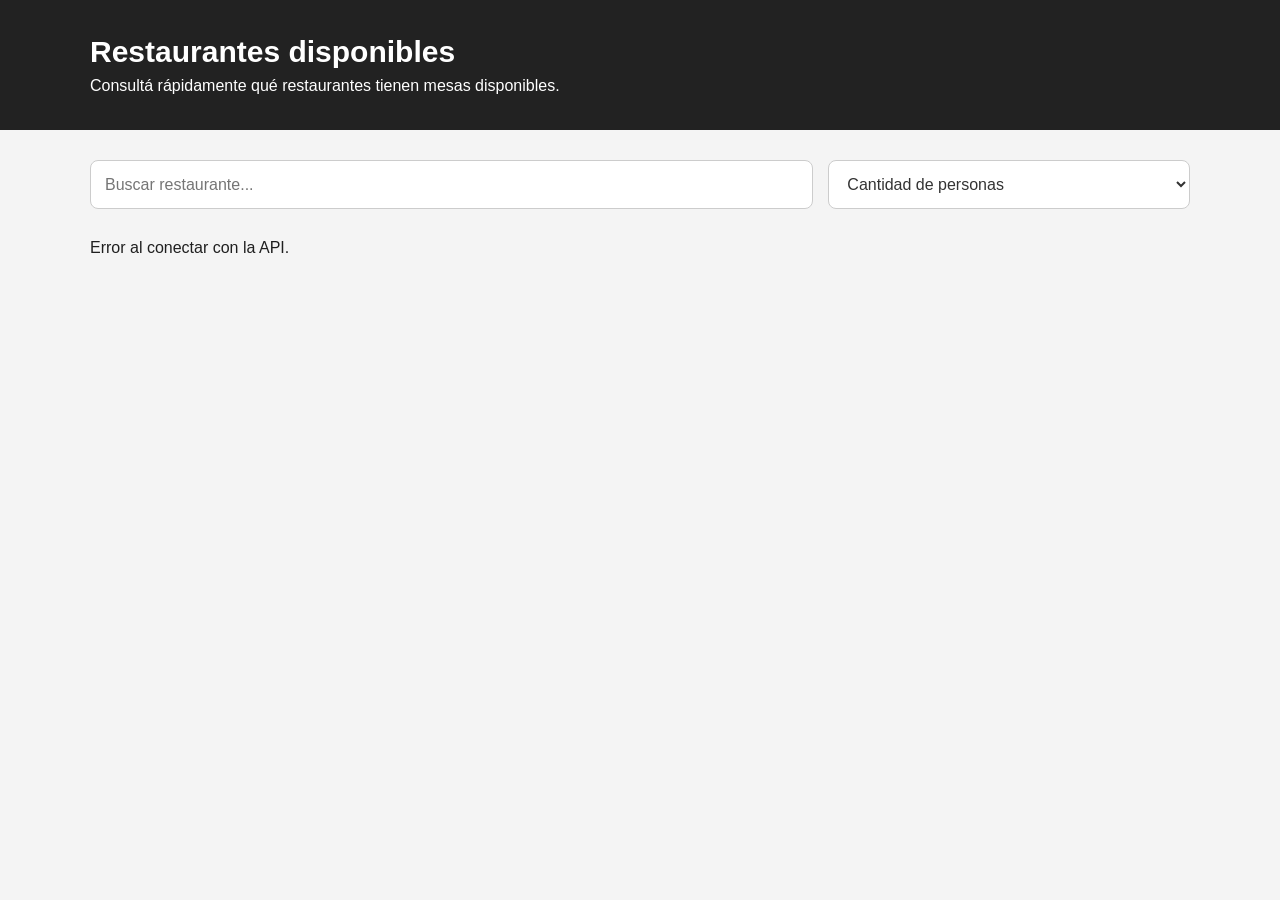
==== index.html @ 082d0bcf "Agrega frontend web de restaurantes" ====
<!DOCTYPE html>
<html lang="es">

<head>
    <meta charset="UTF-8">
    <meta name="viewport" content="width=device-width, initial-scale=1.0">

    <title>Restaurantes disponibles</title>

    <link rel="stylesheet" href="main.css">
</head>

<body>

    <header class="encabezado">
        <div class="contenedor">

            <h1>Restaurantes disponibles</h1>

            <p>
                Consultá rápidamente qué restaurantes tienen mesas disponibles.
            </p>

        </div>
    </header>

    <main class="contenedor">

        <section class="filtros">

            <input
                type="text"
                id="buscador"
                placeholder="Buscar restaurante..."
            >

            <select id="personas">
                <option value="0">Cantidad de personas</option>
                <option value="1">1 persona</option>
                <option value="2">2 personas</option>
                <option value="3">3 personas</option>
                <option value="4">4 personas</option>
                <option value="5">5 personas</option>
                <option value="6">6 personas</option>
                <option value="7">7 personas</option>
                <option value="8">8 personas</option>
            </select>

        </section>

        <section id="mensaje">
            <p>Cargando restaurantes...</p>
        </section>

        <section
            id="restaurantes"
            class="lista-restaurantes"
        >
        </section>

    </main>

    <script src="main.js"></script>

</body>

</html>
---- main.css ----
/* ==============================
   CONFIGURACIÓN GENERAL
   ============================== */

* {
    box-sizing: border-box;
    margin: 0;
    padding: 0;
}

body {
    font-family: Arial, Helvetica, sans-serif;
    background-color: #f4f4f4;
    color: #1f1f1f;
}

.contenedor {
    width: 90%;
    max-width: 1100px;
    margin: 0 auto;
}


/* ==============================
   ENCABEZADO
   ============================== */

.encabezado {
    background-color: #222;
    color: white;
    padding: 35px 0;
}

.encabezado h1 {
    font-size: 30px;
    margin-bottom: 8px;
}

.encabezado p {
    font-size: 16px;
}


/* ==============================
   FILTROS
   ============================== */

.filtros {
    display: grid;
    grid-template-columns: 2fr 1fr;
    gap: 15px;
    margin: 30px 0;
}

.filtros input,
.filtros select {
    width: 100%;
    padding: 14px;

    font-size: 16px;

    border: 1px solid #cccccc;
    border-radius: 8px;

    background-color: white;
    color: #333;

    outline: none;
}

.filtros input:focus,
.filtros select:focus {
    border-color: #555;
}


/* ==============================
   MENSAJES
   ============================== */

#mensaje {
    margin-bottom: 20px;
}

#mensaje p {
    font-size: 16px;
}


/* ==============================
   LISTA DE RESTAURANTES
   ============================== */

.lista-restaurantes {
    display: grid;
    grid-template-columns: repeat(3, 1fr);
    gap: 20px;

    margin-bottom: 40px;
}


/* ==============================
   TARJETA RESTAURANTE
   ============================== */

.restaurante {
    background-color: white;

    padding: 20px;

    border-radius: 10px;

    box-shadow: 0 2px 10px rgba(0, 0, 0, 0.10);
}

.restaurante h2 {
    font-size: 23px;
    margin-bottom: 10px;
}

.direccion {
    margin-bottom: 10px;
}

.descripcion {
    margin-bottom: 15px;
}

.estado-restaurante {
    font-weight: bold;
    margin-bottom: 15px;
}


/* ==============================
   RESUMEN
   ============================== */

.resumen {
    background-color: #f0f0f0;

    padding: 12px;

    border-radius: 8px;

    margin-bottom: 15px;
}

.resumen p {
    margin: 2px 0;
}


/* ==============================
   MESAS
   ============================== */

.mesas {
    display: flex;
    flex-direction: column;
    gap: 10px;
}

.mesa {
    background-color: white;

    padding: 12px;

    border: 1px solid #dddddd;
    border-left: 5px solid #999;

    border-radius: 7px;
}

.mesa h3 {
    margin-bottom: 8px;
    font-size: 18px;
}

.mesa p {
    margin: 2px 0;
}


/* ==============================
   ESTADOS DE LAS MESAS
   ============================== */

.mesa.disponible {
    border-left-color: green;
}

.mesa.ocupada {
    border-left-color: red;
}

.mesa.reservada {
    border-left-color: orange;
}


/* ==============================
   SIN MESAS
   ============================== */

.sin-mesas {
    color: #666;
    font-style: italic;
}


/* ==============================
   RESPONSIVE - TABLET
   ============================== */

@media (max-width: 900px) {

    .lista-restaurantes {
        grid-template-columns: repeat(2, 1fr);
    }

}


/* ==============================
   RESPONSIVE - CELULAR
   ============================== */

@media (max-width: 600px) {

    .contenedor {
        width: 92%;
    }

    .encabezado {
        text-align: center;
        padding: 25px 0;
    }

    .encabezado h1 {
        font-size: 25px;
    }

    .filtros {
        grid-template-columns: 1fr;
    }

    .lista-restaurantes {
        grid-template-columns: 1fr;
    }

    .restaurante {
        padding: 16px;
    }

}
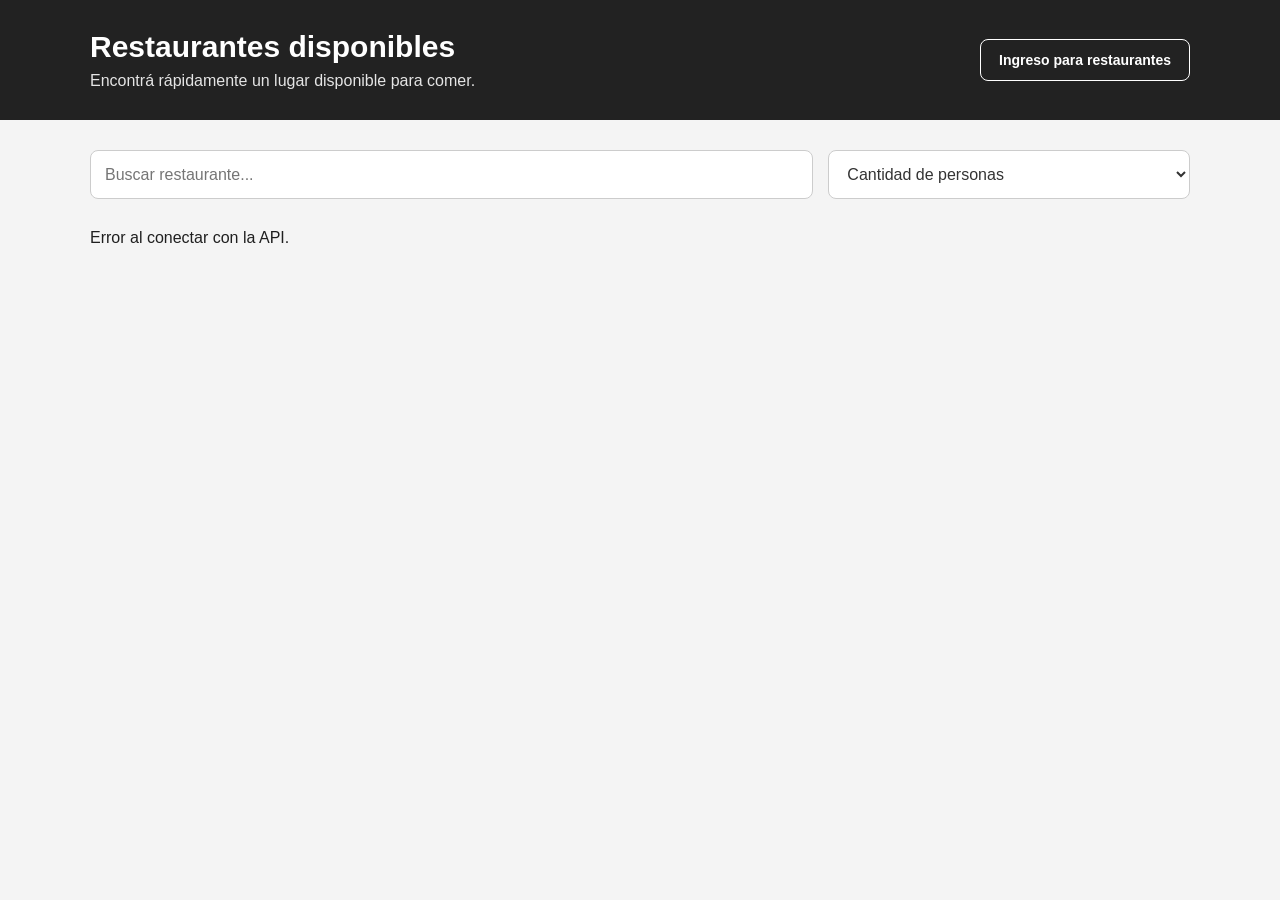
==== commit e39d1efe: "Actualiza frontend Messapi con login y panel de mesas" ====
--- a/index.html
+++ b/index.html
@@ -12,30 +12,45 @@
 
 <body>
 
+    <!-- ENCABEZADO -->
     <header class="encabezado">
-        <div class="contenedor">
 
-            <h1>Restaurantes disponibles</h1>
+        <div class="contenedor barra-superior">
 
-            <p>
-                Consultá rápidamente qué restaurantes tienen mesas disponibles.
-            </p>
+            <div class="titulo-principal">
+                <h1>Restaurantes disponibles</h1>
+
+                <p>
+                    Encontrá rápidamente un lugar disponible para comer.
+                </p>
+            </div>
+
+            <!-- Acceso exclusivo para restaurantes -->
+            <a href="login.html" class="btn-restaurante">
+                Ingreso para restaurantes
+            </a>
 
         </div>
+
     </header>
 
+
+    <!-- CONTENIDO PRINCIPAL -->
     <main class="contenedor">
 
+        <!-- FILTROS -->
         <section class="filtros">
 
-            <input
-                type="text"
-                id="buscador"
-                placeholder="Buscar restaurante..."
-            >
+            <!-- Buscar por nombre -->
+            <input type="text" id="buscador" placeholder="Buscar restaurante...">
 
+            <!-- Buscar por cantidad de personas -->
             <select id="personas">
-                <option value="0">Cantidad de personas</option>
+
+                <option value="0">
+                    Cantidad de personas
+                </option>
+
                 <option value="1">1 persona</option>
                 <option value="2">2 personas</option>
                 <option value="3">3 personas</option>
@@ -44,22 +59,29 @@
                 <option value="6">6 personas</option>
                 <option value="7">7 personas</option>
                 <option value="8">8 personas</option>
+
             </select>
 
         </section>
 
+
+        <!-- MENSAJES -->
         <section id="mensaje">
             <p>Cargando restaurantes...</p>
         </section>
 
-        <section
-            id="restaurantes"
-            class="lista-restaurantes"
-        >
+
+        <!--
+            Acá JavaScript carga automáticamente
+            los restaurantes que vienen de la API.
+        -->
+        <section id="restaurantes" class="lista-restaurantes">
         </section>
 
     </main>
 
+
+    <!-- JAVASCRIPT -->
     <script src="main.js"></script>
 
 </body>
--- a/main.css
+++ b/main.css
@@ -1,6 +1,6 @@
-/* ==============================
+/* ================================
    CONFIGURACIÓN GENERAL
-   ============================== */
+================================ */
 
 * {
     box-sizing: border-box;
@@ -21,33 +21,69 @@
 }
 
 
-/* ==============================
-   ENCABEZADO
-   ============================== */
+/* ================================
+   ENCABEZADO PÁGINA PÚBLICA
+================================ */
 
 .encabezado {
     background-color: #222;
     color: white;
-    padding: 35px 0;
-}
-
-.encabezado h1 {
+    padding: 30px 0;
+}
+
+.barra-superior {
+    display: flex;
+    justify-content: space-between;
+    align-items: center;
+    gap: 20px;
+}
+
+.titulo-principal h1 {
     font-size: 30px;
     margin-bottom: 8px;
 }
 
-.encabezado p {
+.titulo-principal p {
     font-size: 16px;
-}
-
-
-/* ==============================
-   FILTROS
-   ============================== */
+    color: #e5e5e5;
+}
+
+
+/* ================================
+   BOTÓN INGRESO RESTAURANTES
+================================ */
+
+.btn-restaurante {
+    display: inline-block;
+    padding: 12px 18px;
+
+    border: 1px solid white;
+    border-radius: 8px;
+
+    color: white;
+    text-decoration: none;
+
+    font-size: 14px;
+    font-weight: bold;
+
+    white-space: nowrap;
+    transition: 0.2s;
+}
+
+.btn-restaurante:hover {
+    background-color: white;
+    color: #222;
+}
+
+
+/* ================================
+   FILTROS PÁGINA PÚBLICA
+================================ */
 
 .filtros {
     display: grid;
     grid-template-columns: 2fr 1fr;
+
     gap: 15px;
     margin: 30px 0;
 }
@@ -74,9 +110,9 @@
 }
 
 
-/* ==============================
+/* ================================
    MENSAJES
-   ============================== */
+================================ */
 
 #mensaje {
     margin-bottom: 20px;
@@ -87,22 +123,22 @@
 }
 
 
-/* ==============================
+/* ================================
    LISTA DE RESTAURANTES
-   ============================== */
+================================ */
 
 .lista-restaurantes {
     display: grid;
     grid-template-columns: repeat(3, 1fr);
+
     gap: 20px;
-
     margin-bottom: 40px;
 }
 
 
-/* ==============================
+/* ================================
    TARJETA RESTAURANTE
-   ============================== */
+================================ */
 
 .restaurante {
     background-color: white;
@@ -133,9 +169,9 @@
 }
 
 
-/* ==============================
-   RESUMEN
-   ============================== */
+/* ================================
+   RESUMEN RESTAURANTE PÚBLICO
+================================ */
 
 .resumen {
     background-color: #f0f0f0;
@@ -152,9 +188,9 @@
 }
 
 
-/* ==============================
-   MESAS
-   ============================== */
+/* ================================
+   MESAS PÁGINA PÚBLICA
+================================ */
 
 .mesas {
     display: flex;
@@ -182,11 +218,6 @@
     margin: 2px 0;
 }
 
-
-/* ==============================
-   ESTADOS DE LAS MESAS
-   ============================== */
-
 .mesa.disponible {
     border-left-color: green;
 }
@@ -200,32 +231,880 @@
 }
 
 
-/* ==============================
-   SIN MESAS
-   ============================== */
+/* ================================
+   SIN MESAS / SIN RESULTADOS
+================================ */
 
 .sin-mesas {
     color: #666;
     font-style: italic;
 }
 
-
-/* ==============================
-   RESPONSIVE - TABLET
-   ============================== */
+.sin-resultados {
+    background-color: white;
+
+    padding: 20px;
+
+    border-radius: 8px;
+
+    text-align: center;
+    color: #666;
+
+    grid-column: 1 / -1;
+}
+
+
+/* ================================
+   LOGIN Y REGISTRO
+================================ */
+
+.pagina-login {
+    min-height: 100vh;
+    background-color: #f4f4f4;
+}
+
+.login-contenedor {
+    min-height: 100vh;
+
+    display: flex;
+    justify-content: center;
+    align-items: center;
+
+    padding: 25px;
+}
+
+.login-tarjeta {
+    width: 100%;
+    max-width: 430px;
+
+    background-color: white;
+
+    padding: 35px;
+
+    border-radius: 12px;
+
+    box-shadow: 0 3px 15px rgba(0, 0, 0, 0.12);
+}
+
+.login-tarjeta h1 {
+    font-size: 27px;
+
+    margin-bottom: 10px;
+
+    text-align: center;
+}
+
+.login-descripcion {
+    color: #666;
+
+    text-align: center;
+
+    line-height: 1.5;
+
+    margin-bottom: 25px;
+}
+
+.registro-tarjeta {
+    max-width: 500px;
+}
+
+
+/* ================================
+   CAMPOS FORMULARIOS
+================================ */
+
+.campo {
+    margin-bottom: 18px;
+}
+
+.campo label {
+    display: block;
+
+    font-weight: bold;
+
+    margin-bottom: 7px;
+}
+
+.campo input,
+.campo textarea,
+.campo select {
+    width: 100%;
+
+    padding: 13px;
+
+    border: 1px solid #ccc;
+    border-radius: 7px;
+
+    font-family: Arial, Helvetica, sans-serif;
+    font-size: 15px;
+
+    background-color: white;
+
+    outline: none;
+}
+
+.campo input:focus,
+.campo textarea:focus,
+.campo select:focus {
+    border-color: #555;
+}
+
+.campo textarea {
+    resize: vertical;
+}
+
+
+/* ================================
+   BOTÓN LOGIN / REGISTRO
+================================ */
+
+.btn-ingresar {
+    width: 100%;
+
+    padding: 13px;
+
+    background-color: #222;
+    color: white;
+
+    border: none;
+    border-radius: 7px;
+
+    font-size: 16px;
+    font-weight: bold;
+
+    cursor: pointer;
+
+    transition: 0.2s;
+}
+
+.btn-ingresar:hover {
+    background-color: #444;
+}
+
+
+/* ================================
+   ENLACES LOGIN / REGISTRO
+================================ */
+
+.registro-restaurante {
+    margin-top: 25px;
+
+    padding-top: 20px;
+
+    border-top: 1px solid #ddd;
+
+    text-align: center;
+}
+
+.registro-restaurante p {
+    margin-bottom: 8px;
+    color: #555;
+}
+
+.registro-restaurante a {
+    color: #222;
+    font-weight: bold;
+}
+
+.volver {
+    display: block;
+
+    margin-top: 25px;
+
+    text-align: center;
+
+    color: #555;
+
+    text-decoration: none;
+}
+
+.volver:hover {
+    text-decoration: underline;
+}
+
+
+/* ==========================================
+   PANEL DEL RESTAURANTE
+========================================== */
+
+.panel-encabezado {
+    background-color: #222;
+    color: white;
+
+    padding: 25px 0;
+}
+
+.panel-barra {
+    display: flex;
+    justify-content: space-between;
+    align-items: center;
+
+    gap: 20px;
+}
+
+.panel-barra h1 {
+    font-size: 28px;
+    margin-bottom: 6px;
+}
+
+.panel-barra p {
+    color: #ddd;
+}
+
+
+/* ================================
+   CERRAR SESIÓN
+================================ */
+
+.btn-salir {
+    display: inline-block;
+
+    padding: 11px 17px;
+
+    border: 1px solid white;
+    border-radius: 7px;
+
+    background-color: transparent;
+
+    color: white;
+
+    font-family: Arial, Helvetica, sans-serif;
+    font-size: 14px;
+    font-weight: bold;
+
+    white-space: nowrap;
+
+    cursor: pointer;
+
+    transition: 0.2s;
+}
+
+.btn-salir:hover {
+    background-color: white;
+    color: #222;
+}
+
+
+/* ================================
+   CONTENIDO DEL PANEL
+================================ */
+
+.panel-contenido {
+    padding-top: 30px;
+    padding-bottom: 50px;
+}
+
+
+/* ================================
+   INFORMACIÓN RESTAURANTE
+================================ */
+
+.panel-restaurante {
+    background-color: white;
+
+    padding: 25px;
+
+    border-radius: 12px;
+
+    box-shadow: 0 2px 10px rgba(0, 0, 0, 0.08);
+
+    margin-bottom: 20px;
+}
+
+.panel-restaurante-info {
+    display: flex;
+    justify-content: space-between;
+    align-items: center;
+
+    gap: 30px;
+}
+
+.panel-etiqueta {
+    color: #777;
+
+    font-size: 14px;
+
+    margin-bottom: 5px;
+}
+
+.panel-restaurante h2 {
+    font-size: 27px;
+
+    margin-bottom: 6px;
+}
+
+#direccion-restaurante {
+    color: #555;
+}
+
+
+/* ================================
+   ESTADO DEL RESTAURANTE
+================================ */
+
+.estado-local {
+    min-width: 210px;
+
+    text-align: right;
+}
+
+.estado-local>p {
+    font-size: 14px;
+
+    color: #666;
+
+    margin-bottom: 7px;
+}
+
+#estado-restaurante-panel {
+    display: block;
+
+    font-weight: bold;
+
+    margin-bottom: 10px;
+}
+
+
+/* ================================
+   BOTONES GENERALES DEL PANEL
+================================ */
+
+.btn-secundario,
+.btn-principal,
+.btn-cambiar-disponibilidad {
+    border: none;
+    border-radius: 7px;
+
+    font-family: Arial, Helvetica, sans-serif;
+    font-weight: bold;
+
+    cursor: pointer;
+
+    transition: 0.2s;
+}
+
+.btn-secundario {
+    padding: 10px 15px;
+
+    background-color: #eeeeee;
+    color: #222;
+
+    border: 1px solid #ccc;
+}
+
+.btn-secundario:hover {
+    background-color: #ddd;
+}
+
+.btn-principal {
+    padding: 12px 18px;
+
+    background-color: #222;
+    color: white;
+
+    font-size: 15px;
+}
+
+.btn-principal:hover {
+    background-color: #444;
+}
+
+.btn-secundario:disabled,
+.btn-principal:disabled,
+.btn-cambiar-disponibilidad:disabled {
+    opacity: 0.6;
+    cursor: not-allowed;
+}
+
+
+/* ================================
+   RESUMEN DEL PANEL
+================================ */
+
+.panel-resumen {
+    display: grid;
+
+    grid-template-columns: repeat(4, 1fr);
+
+    gap: 15px;
+
+    margin-bottom: 30px;
+}
+
+.resumen-caja {
+    background-color: white;
+
+    padding: 20px;
+
+    border-radius: 10px;
+
+    box-shadow: 0 2px 8px rgba(0, 0, 0, 0.07);
+}
+
+.resumen-caja span {
+    display: block;
+
+    color: #666;
+
+    font-size: 14px;
+
+    margin-bottom: 7px;
+}
+
+.resumen-caja strong {
+    font-size: 28px;
+}
+
+
+/* ==========================================
+   SECCIÓN ESTADO DE MESAS
+========================================== */
+
+.seccion-estado-mesas {
+    background-color: white;
+
+    padding: 25px;
+
+    border-radius: 12px;
+
+    box-shadow: 0 2px 10px rgba(0, 0, 0, 0.08);
+
+    margin-bottom: 25px;
+}
+
+
+/* ================================
+   TÍTULO DE MESAS
+================================ */
+
+.panel-titulo {
+    display: flex;
+
+    justify-content: space-between;
+    align-items: center;
+
+    gap: 20px;
+
+    margin-bottom: 20px;
+}
+
+.panel-titulo h2 {
+    font-size: 25px;
+
+    margin-bottom: 5px;
+}
+
+.panel-titulo p {
+    color: #666;
+}
+
+
+/* ==========================================
+   REFERENCIAS VERDE / ROJO
+========================================== */
+
+.referencias-mesas {
+    display: flex;
+
+    align-items: center;
+
+    gap: 20px;
+
+    margin-bottom: 25px;
+
+    padding-bottom: 18px;
+
+    border-bottom: 1px solid #eeeeee;
+}
+
+.referencia {
+    display: flex;
+
+    align-items: center;
+
+    gap: 7px;
+
+    color: #555;
+
+    font-size: 14px;
+}
+
+.referencia-color {
+    width: 14px;
+    height: 14px;
+
+    display: inline-block;
+
+    border-radius: 4px;
+}
+
+.referencia-color.disponible {
+    background-color: #42a846;
+}
+
+.referencia-color.no-disponible {
+    background-color: #d9534f;
+}
+
+
+/* ==========================================
+   GRILLA DE MESAS
+========================================== */
+
+.grilla-mesas {
+    display: grid;
+
+    grid-template-columns:
+        repeat(4, minmax(0, 1fr));
+
+    gap: 18px;
+
+    width: 100%;
+}
+
+.cargando-mesas,
+.sin-mesas-panel {
+    grid-column: 1 / -1;
+
+    padding: 25px;
+
+    text-align: center;
+
+    color: #666;
+}
+
+
+/* ==========================================
+   BOTÓN DE MESA
+========================================== */
+
+.boton-mesa {
+    width: 100%;
+
+    min-height: 125px;
+
+    display: flex;
+    flex-direction: column;
+
+    justify-content: center;
+    align-items: center;
+
+    gap: 8px;
+
+    padding: 20px;
+
+    border: none;
+    border-radius: 12px;
+
+    font-family: Arial, Helvetica, sans-serif;
+
+    cursor: pointer;
+
+    box-shadow:
+        0 3px 8px rgba(0, 0, 0, 0.16);
+
+    transition:
+        transform 0.15s,
+        box-shadow 0.15s,
+        filter 0.15s;
+}
+
+.boton-mesa:hover {
+    transform: translateY(-3px);
+
+    box-shadow:
+        0 6px 14px rgba(0, 0, 0, 0.20);
+
+    filter: brightness(1.04);
+}
+
+.boton-mesa:active {
+    transform: translateY(0);
+}
+
+
+/* ==========================================
+   MESA DISPONIBLE - VERDE
+========================================== */
+
+.boton-mesa.disponible {
+    background-color: #42a846;
+
+    color: white;
+}
+
+
+/* ==========================================
+   MESA NO DISPONIBLE - ROJO
+========================================== */
+
+.boton-mesa.no-disponible {
+    background-color: #d9534f;
+
+    color: white;
+}
+
+
+/* ==========================================
+   NÚMERO Y CAPACIDAD DE LA MESA
+========================================== */
+
+.numero-mesa-panel {
+    display: block;
+
+    font-size: 22px;
+
+    font-weight: bold;
+
+    text-transform: uppercase;
+}
+
+.capacidad-mesa-panel {
+    display: block;
+
+    font-size: 14px;
+
+    font-weight: normal;
+
+    opacity: 0.95;
+}
+
+
+/* ==========================================
+   FORMULARIOS DE MESA
+========================================== */
+
+.formulario-mesa {
+    background-color: white;
+
+    padding: 25px;
+
+    border-radius: 14px;
+
+    margin-bottom: 25px;
+
+    box-shadow:
+        0 4px 15px rgba(0, 0, 0, 0.08);
+}
+
+.formulario-mesa h2 {
+    margin-bottom: 20px;
+}
+
+
+/* ==========================================
+   OCULTAR
+========================================== */
+
+.oculto {
+    display: none;
+}
+
+
+/* ==========================================
+   ACCIONES AGREGAR MESA
+========================================== */
+
+.acciones-formulario {
+    display: flex;
+
+    gap: 10px;
+
+    margin-top: 20px;
+
+    flex-wrap: wrap;
+}
+
+#mensaje-mesa {
+    margin-top: 15px;
+
+    font-weight: 600;
+}
+
+
+/* ==========================================
+   CABECERA GESTIONAR MESA
+========================================== */
+
+.cabecera-gestion-mesa {
+    display: flex;
+
+    justify-content: space-between;
+    align-items: center;
+
+    gap: 20px;
+
+    margin-bottom: 20px;
+
+    padding-bottom: 15px;
+
+    border-bottom: 1px solid #eeeeee;
+}
+
+.cabecera-gestion-mesa h2 {
+    margin-bottom: 0;
+}
+
+
+/* ==========================================
+   INDICADOR DE ESTADO
+========================================== */
+
+.indicador-estado {
+    display: inline-block;
+
+    padding: 8px 14px;
+
+    border-radius: 20px;
+
+    font-size: 13px;
+
+    font-weight: bold;
+
+    white-space: nowrap;
+}
+
+.indicador-estado.disponible {
+    background-color: #e6f5e7;
+
+    color: #217525;
+
+    border: 1px solid #b9dfbb;
+}
+
+.indicador-estado.no-disponible {
+    background-color: #fde8e8;
+
+    color: #a32622;
+
+    border: 1px solid #efb8b6;
+}
+
+
+/* ==========================================
+   ESTADO ACTUAL EN GESTIÓN
+========================================== */
+
+#gestionar-estado {
+    display: inline-block;
+
+    padding: 10px 14px;
+
+    background-color: #f3f3f3;
+
+    border: 1px solid #dddddd;
+    border-radius: 7px;
+
+    font-weight: bold;
+}
+
+
+/* ==========================================
+   ACCIONES GESTIONAR MESA
+========================================== */
+
+.acciones-gestionar {
+    display: flex;
+
+    flex-wrap: wrap;
+
+    gap: 10px;
+
+    margin-top: 22px;
+}
+
+
+/* ==========================================
+   CAMBIAR ESTADO
+========================================== */
+
+.btn-cambiar-disponibilidad {
+    padding: 12px 18px;
+
+    background-color: #555;
+
+    color: white;
+
+    font-size: 15px;
+}
+
+.btn-cambiar-disponibilidad:hover {
+    background-color: #333;
+}
+
+
+/* ==========================================
+   ELIMINAR MESA
+========================================== */
+
+.btn-eliminar-gestion {
+    padding: 11px 16px;
+
+    background-color: #fff0f0;
+
+    color: #a00000;
+
+    border: 1px solid #d7b0b0;
+    border-radius: 7px;
+
+    font-family: Arial, Helvetica, sans-serif;
+
+    font-weight: bold;
+
+    cursor: pointer;
+
+    transition: 0.2s;
+}
+
+.btn-eliminar-gestion:hover {
+    background-color: #f4dada;
+}
+
+.btn-eliminar-gestion:disabled {
+    opacity: 0.6;
+
+    cursor: not-allowed;
+}
+
+
+/* ==========================================
+   MENSAJE GESTIÓN
+========================================== */
+
+#mensaje-gestion {
+    margin-top: 15px;
+
+    font-weight: 600;
+}
+
+
+/* ==========================================
+   TABLET
+========================================== */
 
 @media (max-width: 900px) {
 
     .lista-restaurantes {
-        grid-template-columns: repeat(2, 1fr);
-    }
-
-}
-
-
-/* ==============================
-   RESPONSIVE - CELULAR
-   ============================== */
+        grid-template-columns:
+            repeat(2, 1fr);
+    }
+
+    .panel-resumen {
+        grid-template-columns:
+            repeat(2, 1fr);
+    }
+
+    .grilla-mesas {
+        grid-template-columns:
+            repeat(3, minmax(0, 1fr));
+    }
+
+}
+
+
+/* ==========================================
+   CELULAR
+========================================== */
 
 @media (max-width: 600px) {
 
@@ -233,13 +1112,27 @@
         width: 92%;
     }
 
+
+    /* PÁGINA PÚBLICA */
+
     .encabezado {
+        padding: 25px 0;
+    }
+
+    .barra-superior {
+        flex-direction: column;
+
         text-align: center;
-        padding: 25px 0;
-    }
-
-    .encabezado h1 {
+    }
+
+    .titulo-principal h1 {
         font-size: 25px;
+    }
+
+    .btn-restaurante {
+        width: 100%;
+
+        text-align: center;
     }
 
     .filtros {
@@ -254,4 +1147,133 @@
         padding: 16px;
     }
 
+
+    /* LOGIN / REGISTRO */
+
+    .login-contenedor {
+        padding: 15px;
+    }
+
+    .login-tarjeta {
+        padding: 25px 20px;
+    }
+
+    .login-tarjeta h1 {
+        font-size: 24px;
+    }
+
+
+    /* PANEL */
+
+    .panel-barra {
+        flex-direction: column;
+
+        align-items: flex-start;
+    }
+
+    .btn-salir {
+        width: 100%;
+
+        text-align: center;
+    }
+
+    .panel-restaurante-info {
+        flex-direction: column;
+
+        align-items: flex-start;
+    }
+
+    .estado-local {
+        width: 100%;
+
+        text-align: left;
+    }
+
+    .panel-resumen {
+        grid-template-columns:
+            repeat(2, 1fr);
+    }
+
+    .panel-titulo {
+        flex-direction: column;
+
+        align-items: flex-start;
+    }
+
+    .panel-titulo .btn-principal {
+        width: 100%;
+    }
+
+
+    /* REFERENCIAS */
+
+    .referencias-mesas {
+        flex-wrap: wrap;
+
+        gap: 12px;
+    }
+
+
+    /* MESAS */
+
+    .grilla-mesas {
+        grid-template-columns:
+            repeat(2, minmax(0, 1fr));
+
+        gap: 12px;
+    }
+
+    .boton-mesa {
+        min-height: 105px;
+
+        padding: 15px;
+    }
+
+    .numero-mesa-panel {
+        font-size: 19px;
+    }
+
+
+    /* GESTIONAR */
+
+    .cabecera-gestion-mesa {
+        align-items: flex-start;
+
+        flex-direction: column;
+    }
+
+    .acciones-gestionar {
+        flex-direction: column;
+    }
+
+    .acciones-gestionar button {
+        width: 100%;
+    }
+
+    .acciones-formulario {
+        flex-direction: column;
+    }
+
+    .acciones-formulario button {
+        width: 100%;
+    }
+
+}
+
+
+/* ==========================================
+   CELULARES PEQUEÑOS
+========================================== */
+
+@media (max-width: 400px) {
+
+    .panel-resumen {
+        grid-template-columns: 1fr;
+    }
+
+    .grilla-mesas {
+        grid-template-columns:
+            repeat(2, minmax(0, 1fr));
+    }
+
 }
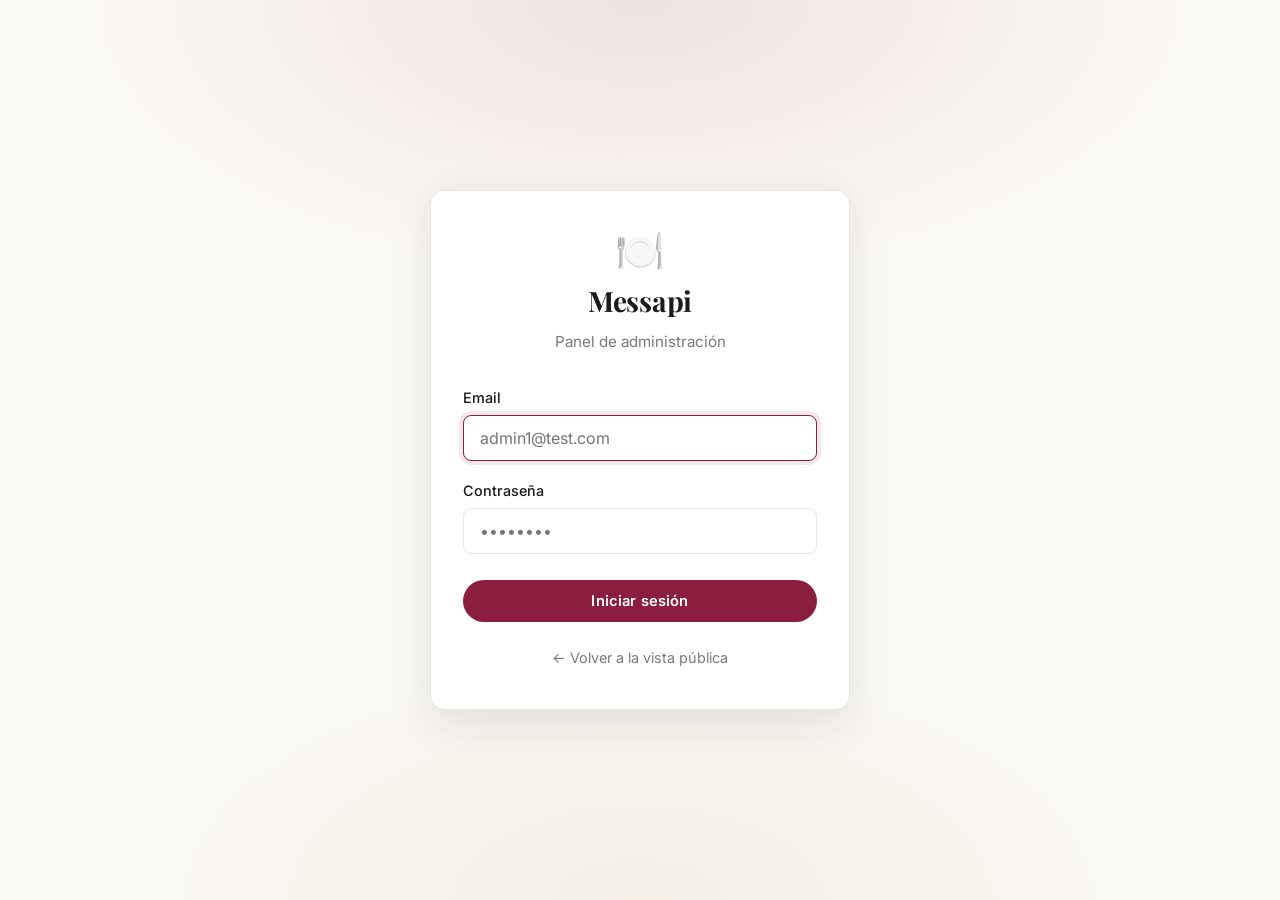
==== commit 45884c1b: "agrega: pantalla de login web manteniendo estética" ====
--- a/index.html
+++ b/index.html
@@ -1,89 +1,58 @@
 <!DOCTYPE html>
 <html lang="es">
-
 <head>
     <meta charset="UTF-8">
     <meta name="viewport" content="width=device-width, initial-scale=1.0">
+    <title>Iniciar sesión — Mesas Disponibles</title>
+    <link rel="preconnect" href="https://fonts.googleapis.com">
+    <link rel="preconnect" href="https://fonts.gstatic.com" crossorigin>
+    <link href="https://fonts.googleapis.com/css2?family=Playfair+Display:wght@600;700&family=Inter:wght@400;500;600;700&display=swap" rel="stylesheet">
+    <link rel="stylesheet" href="css/main.css">
+    <link rel="stylesheet" href="css/components.css">
+</head>
+<body class="auth-page">
 
-    <title>Restaurantes disponibles</title>
+    <main class="auth-container">
+        <div class="auth-card">
+            <div class="auth-logo">🍽️</div>
+            <h1 class="auth-title">Messapi</h1>
+            <p class="auth-subtitle">Panel de administración</p>
 
-    <link rel="stylesheet" href="main.css">
-</head>
+            <form id="login-form" novalidate>
+                <div class="form-group">
+                    <label for="email">Email</label>
+                    <input type="email" id="email" name="email" required
+                           placeholder="admin1@test.com"
+                           autocomplete="email"
+                           autofocus>
+                </div>
 
-<body>
+                <div class="form-group">
+                    <label for="password">Contraseña</label>
+                    <input type="password" id="password" name="password" required
+                           placeholder="••••••••"
+                           autocomplete="current-password">
+                </div>
 
-    <!-- ENCABEZADO -->
-    <header class="encabezado">
+                <button type="submit" class="btn btn-primary btn-block" id="login-btn">
+                    Iniciar sesión
+                </button>
 
-        <div class="contenedor barra-superior">
+                <div id="form-error" class="form-error" hidden></div>
+            </form>
 
-            <div class="titulo-principal">
-                <h1>Restaurantes disponibles</h1>
-
-                <p>
-                    Encontrá rápidamente un lugar disponible para comer.
-                </p>
-            </div>
-
-            <!-- Acceso exclusivo para restaurantes -->
-            <a href="login.html" class="btn-restaurante">
-                Ingreso para restaurantes
-            </a>
-
+            <p class="auth-footer">
+                <a href="public.html">← Volver a la vista pública</a>
+            </p>
         </div>
-
-    </header>
-
-
-    <!-- CONTENIDO PRINCIPAL -->
-    <main class="contenedor">
-
-        <!-- FILTROS -->
-        <section class="filtros">
-
-            <!-- Buscar por nombre -->
-            <input type="text" id="buscador" placeholder="Buscar restaurante...">
-
-            <!-- Buscar por cantidad de personas -->
-            <select id="personas">
-
-                <option value="0">
-                    Cantidad de personas
-                </option>
-
-                <option value="1">1 persona</option>
-                <option value="2">2 personas</option>
-                <option value="3">3 personas</option>
-                <option value="4">4 personas</option>
-                <option value="5">5 personas</option>
-                <option value="6">6 personas</option>
-                <option value="7">7 personas</option>
-                <option value="8">8 personas</option>
-
-            </select>
-
-        </section>
-
-
-        <!-- MENSAJES -->
-        <section id="mensaje">
-            <p>Cargando restaurantes...</p>
-        </section>
-
-
-        <!--
-            Acá JavaScript carga automáticamente
-            los restaurantes que vienen de la API.
-        -->
-        <section id="restaurantes" class="lista-restaurantes">
-        </section>
-
     </main>
 
-
-    <!-- JAVASCRIPT -->
-    <script src="main.js"></script>
-
+    <script src="js/config.js"></script>
+    <script src="js/utils/session.js"></script>
+    <script src="js/utils/ui.js"></script>
+    <script src="js/utils/guard.js"></script>
+    <script src="js/services/client.js"></script>
+    <script src="js/services/auth.js"></script>
+    <script src="js/pages/login.js"></script>
 </body>
-
 </html>
--- a/css/main.css
+++ b/css/main.css
@@ -0,0 +1,525 @@
+/* =========================================================
+   Reset y variables
+   ========================================================= */
+*, *::before, *::after {
+    box-sizing: border-box;
+    margin: 0;
+    padding: 0;
+}
+
+:root {
+    /* Paleta principal */
+    --wine:        #8B1E3F;
+    --wine-dark:   #6B1530;
+    --wine-light:  #F5E6EB;
+
+    --ink:         #1A1A1A;
+    --ink-soft:    #3A3A3A;
+    --muted:       #7A7A7A;
+    --muted-soft:  #A8A8A8;
+
+    --gold:        #C9A961;
+    --gold-soft:   #E5D4A8;
+
+    --cream:       #FAF8F5;
+    --surface:     #FFFFFF;
+    --border:      #EAE6E0;
+    --border-dark: #D8D2C8;
+
+    /* Estados */
+    --success:     #2E7D32;
+    --success-bg:  #E8F5E9;
+    --warning:     #E65100;
+    --warning-bg:  #FFF3E0;
+    --danger:      #C62828;
+    --danger-bg:   #FFEBEE;
+    --info:        #1565C0;
+    --info-bg:     #E3F2FD;
+    --muted-bg:    #F0F0F0;
+
+    /* Radios y sombras */
+    --radius:      14px;
+    --radius-sm:   8px;
+    --radius-full: 999px;
+
+    --shadow-sm:   0 1px 3px rgba(26, 26, 26, 0.04);
+    --shadow-md:   0 4px 14px rgba(26, 26, 26, 0.06);
+    --shadow-lg:   0 14px 40px rgba(26, 26, 26, 0.10);
+    --shadow-gold: 0 8px 30px rgba(201, 169, 97, 0.20);
+
+    /* Tipografía */
+    --font-display: 'Playfair Display', Georgia, serif;
+    --font-sans:    'Inter', -apple-system, BlinkMacSystemFont,
+                    'Segoe UI', Roboto, sans-serif;
+}
+
+html {
+    font-family: var(--font-sans);
+    color: var(--ink);
+    background: var(--cream);
+    line-height: 1.6;
+    -webkit-font-smoothing: antialiased;
+    -moz-osx-font-smoothing: grayscale;
+}
+
+body { min-height: 100vh; }
+
+a { color: var(--wine); text-decoration: none; transition: color 0.15s; }
+a:hover { color: var(--wine-dark); text-decoration: none; }
+
+.container {
+    width: 100%;
+    max-width: 1200px;
+    margin: 0 auto;
+    padding: 0 24px;
+}
+
+/* =========================================================
+   Header
+   ========================================================= */
+.app-header {
+    background: rgba(255, 255, 255, 0.95);
+    backdrop-filter: saturate(180%) blur(10px);
+    -webkit-backdrop-filter: saturate(180%) blur(10px);
+    border-bottom: 1px solid var(--border);
+    position: sticky;
+    top: 0;
+    z-index: 100;
+}
+
+.app-header__inner {
+    display: flex;
+    align-items: center;
+    justify-content: space-between;
+    height: 72px;
+}
+
+.app-header__logo {
+    display: flex;
+    align-items: center;
+    gap: 10px;
+    font-family: var(--font-display);
+    font-size: 1.25rem;
+    font-weight: 700;
+    color: var(--ink);
+    letter-spacing: -0.01em;
+}
+.app-header__logo:hover { color: var(--wine); }
+
+.logo-icon { font-size: 1.5rem; }
+.logo-text { line-height: 1; }
+
+.app-header__nav { display: flex; gap: 10px; }
+
+/* =========================================================
+   Hero
+   ========================================================= */
+.hero {
+    position: relative;
+    padding: 72px 0 56px;
+    background:
+        radial-gradient(900px 320px at 50% 0%, rgba(139, 30, 63, 0.08) 0%, transparent 70%),
+        radial-gradient(700px 240px at 80% 100%, rgba(201, 169, 97, 0.10) 0%, transparent 70%),
+        var(--cream);
+    text-align: center;
+}
+
+.hero__inner { position: relative; z-index: 1; }
+
+.hero__eyebrow {
+    display: inline-block;
+    font-size: 0.78rem;
+    font-weight: 600;
+    letter-spacing: 0.15em;
+    text-transform: uppercase;
+    color: var(--wine);
+    padding: 6px 16px;
+    background: var(--wine-light);
+    border-radius: var(--radius-full);
+    margin-bottom: 18px;
+}
+
+.hero__title {
+    font-family: var(--font-display);
+    font-size: 3rem;
+    font-weight: 700;
+    line-height: 1.1;
+    letter-spacing: -0.02em;
+    color: var(--ink);
+    margin-bottom: 14px;
+}
+
+.hero__title::after {
+    content: '';
+    display: block;
+    width: 60px;
+    height: 3px;
+    background: var(--gold);
+    margin: 18px auto 0;
+    border-radius: 2px;
+}
+
+.hero__subtitle {
+    color: var(--muted);
+    font-size: 1.08rem;
+    max-width: 560px;
+    margin: 0 auto;
+    line-height: 1.6;
+}
+
+/* =========================================================
+   Stats
+   ========================================================= */
+.stats-section {
+    margin-top: -32px;
+    margin-bottom: 40px;
+    position: relative;
+    z-index: 2;
+}
+
+.stats-grid {
+    display: grid;
+    grid-template-columns: repeat(3, 1fr);
+    gap: 16px;
+}
+
+.stat-card {
+    background: var(--surface);
+    border: 1px solid var(--border);
+    border-radius: var(--radius);
+    padding: 22px 20px;
+    box-shadow: var(--shadow-md);
+    text-align: center;
+    transition: transform 0.2s, box-shadow 0.2s;
+}
+.stat-card:hover {
+    transform: translateY(-2px);
+    box-shadow: var(--shadow-lg);
+}
+
+.stat-card__icon {
+    font-size: 1.6rem;
+    margin-bottom: 8px;
+    line-height: 1;
+}
+
+.stat-card__value {
+    font-family: var(--font-display);
+    font-size: 2rem;
+    font-weight: 700;
+    color: var(--wine);
+    line-height: 1.1;
+    margin-bottom: 4px;
+    letter-spacing: -0.02em;
+}
+
+.stat-card__value--text {
+    font-size: 1.1rem;
+    color: var(--ink);
+    white-space: nowrap;
+    overflow: hidden;
+    text-overflow: ellipsis;
+    max-width: 100%;
+    padding: 0 8px;
+}
+
+.stat-card__label {
+    font-size: 0.78rem;
+    color: var(--muted);
+    text-transform: uppercase;
+    letter-spacing: 0.08em;
+    font-weight: 600;
+}
+
+/* =========================================================
+   Toolbar
+   ========================================================= */
+.toolbar {
+    display: flex;
+    gap: 14px;
+    align-items: center;
+    margin-bottom: 28px;
+    flex-wrap: wrap;
+}
+
+.toolbar__search {
+    flex: 1 1 340px;
+    position: relative;
+    display: flex;
+    align-items: center;
+}
+
+.toolbar__search-icon {
+    position: absolute;
+    left: 18px;
+    font-size: 1rem;
+    color: var(--muted);
+    pointer-events: none;
+    transition: color 0.15s;
+}
+
+.toolbar__search input {
+    width: 100%;
+    padding: 14px 18px 14px 46px;
+    font-size: 0.95rem;
+    font-family: inherit;
+    border: 1px solid var(--border);
+    border-radius: var(--radius-full);
+    background: var(--surface);
+    color: var(--ink);
+    transition: border-color 0.15s, box-shadow 0.15s;
+    box-shadow: var(--shadow-sm);
+}
+.toolbar__search input::placeholder { color: var(--muted-soft); }
+.toolbar__search input:focus {
+    outline: none;
+    border-color: var(--wine);
+    box-shadow: 0 0 0 4px rgba(139, 30, 63, 0.10);
+}
+.toolbar__search input:focus + .toolbar__search-icon { color: var(--wine); }
+
+.toolbar__sort {
+    display: flex;
+    align-items: center;
+    gap: 10px;
+    color: var(--muted);
+    font-size: 0.9rem;
+    font-weight: 500;
+}
+
+.toolbar__sort select {
+    padding: 13px 18px;
+    font-size: 0.9rem;
+    font-family: inherit;
+    border: 1px solid var(--border);
+    border-radius: var(--radius-full);
+    background: var(--surface);
+    color: var(--ink);
+    cursor: pointer;
+    box-shadow: var(--shadow-sm);
+    transition: border-color 0.15s, box-shadow 0.15s;
+}
+.toolbar__sort select:focus {
+    outline: none;
+    border-color: var(--wine);
+    box-shadow: 0 0 0 4px rgba(139, 30, 63, 0.10);
+}
+
+/* =========================================================
+   Botones
+   ========================================================= */
+.btn {
+    display: inline-flex;
+    align-items: center;
+    justify-content: center;
+    gap: 6px;
+    padding: 11px 22px;
+    font-size: 0.92rem;
+    font-weight: 600;
+    font-family: inherit;
+    border: 1px solid transparent;
+    border-radius: var(--radius-full);
+    cursor: pointer;
+    transition: background 0.15s, border-color 0.15s,
+                color 0.15s, opacity 0.15s, transform 0.1s;
+    text-decoration: none;
+    white-space: nowrap;
+    letter-spacing: 0.01em;
+}
+.btn:disabled { opacity: 0.6; cursor: not-allowed; }
+.btn:active:not(:disabled) { transform: translateY(1px); }
+
+.btn-primary {
+    background: var(--wine);
+    color: #fff;
+}
+.btn-primary:hover:not(:disabled) { background: var(--wine-dark); }
+
+.btn-outline {
+    background: transparent;
+    border-color: var(--border-dark);
+    color: var(--ink);
+}
+.btn-outline:hover {
+    background: var(--wine);
+    border-color: var(--wine);
+    color: #fff;
+}
+
+.btn-sm { padding: 9px 18px; font-size: 0.85rem; }
+
+/* =========================================================
+   Estados
+   ========================================================= */
+.state-block {
+    text-align: center;
+    padding: 80px 20px;
+    color: var(--muted);
+    font-size: 1rem;
+}
+
+.state-block--error { color: var(--danger); }
+.state-block--error p { margin-bottom: 20px; }
+
+.empty-icon {
+    font-size: 3rem;
+    margin-bottom: 14px;
+    opacity: 0.4;
+}
+
+/* =========================================================
+   Grid
+   ========================================================= */
+.public-main { padding-bottom: 60px; }
+
+.cards-grid {
+    display: grid;
+    grid-template-columns: repeat(auto-fill, minmax(340px, 1fr));
+    gap: 24px;
+}
+
+/* =========================================================
+   Footer
+   ========================================================= */
+.app-footer {
+    margin-top: 60px;
+    padding: 32px 0;
+    border-top: 1px solid var(--border);
+    text-align: center;
+    color: var(--muted);
+    font-size: 0.88rem;
+    background: var(--surface);
+}
+
+/* =========================================================
+   Responsive
+   ========================================================= */
+@media (max-width: 720px) {
+    .hero { padding: 48px 0 40px; }
+    .hero__title { font-size: 2rem; }
+    .hero__title::after { margin-top: 14px; }
+    .hero__subtitle { font-size: 1rem; }
+
+    .stats-grid { grid-template-columns: 1fr; gap: 10px; }
+    .stats-section { margin-top: -20px; margin-bottom: 28px; }
+
+    .toolbar { flex-direction: column; align-items: stretch; }
+    .toolbar__sort { justify-content: space-between; }
+
+    .cards-grid { grid-template-columns: 1fr; }
+
+    .app-header__inner { height: 64px; }
+}
+
+/* =========================================================
+   Autenticación (login)
+   ========================================================= */
+.auth-page {
+    display: flex;
+    align-items: center;
+    justify-content: center;
+    min-height: 100vh;
+    padding: 24px;
+    background:
+        radial-gradient(800px 400px at 50% 0%, rgba(139, 30, 63, 0.10) 0%, transparent 70%),
+        radial-gradient(700px 350px at 50% 100%, rgba(201, 169, 97, 0.12) 0%, transparent 70%),
+        var(--cream);
+}
+
+.auth-container {
+    width: 100%;
+    max-width: 420px;
+}
+
+.auth-card {
+    background: var(--surface);
+    border: 1px solid var(--border);
+    border-radius: var(--radius);
+    padding: 40px 32px;
+    box-shadow: var(--shadow-lg);
+}
+
+.auth-logo {
+    text-align: center;
+    font-size: 2.5rem;
+    margin-bottom: 8px;
+    line-height: 1;
+}
+
+.auth-title {
+    font-family: var(--font-display);
+    font-size: 1.75rem;
+    font-weight: 700;
+    text-align: center;
+    color: var(--ink);
+    letter-spacing: -0.01em;
+    margin-bottom: 6px;
+}
+
+.auth-subtitle {
+    text-align: center;
+    color: var(--muted);
+    font-size: 0.95rem;
+    margin-bottom: 32px;
+}
+
+.auth-footer {
+    margin-top: 24px;
+    text-align: center;
+    font-size: 0.9rem;
+}
+
+.auth-footer a {
+    color: var(--muted);
+    transition: color 0.15s;
+}
+.auth-footer a:hover {
+    color: var(--wine);
+}
+
+/* Formularios del login */
+.auth-card .form-group {
+    margin-bottom: 18px;
+}
+
+.auth-card .form-group label {
+    display: block;
+    margin-bottom: 6px;
+    font-weight: 500;
+    font-size: 0.9rem;
+    color: var(--ink);
+}
+
+.auth-card .form-group input {
+    width: 100%;
+    padding: 12px 16px;
+    border: 1px solid var(--border);
+    border-radius: var(--radius-sm);
+    font-size: 1rem;
+    font-family: inherit;
+    background: var(--surface);
+    color: var(--ink);
+    transition: border-color 0.15s, box-shadow 0.15s;
+}
+
+.auth-card .form-group input:focus {
+    outline: none;
+    border-color: var(--wine);
+    box-shadow: 0 0 0 4px rgba(139, 30, 63, 0.10);
+}
+
+/* Mensaje de error del formulario */
+.form-error {
+    margin-top: 14px;
+    padding: 12px 14px;
+    background: var(--danger-bg);
+    border: 1px solid var(--danger);
+    border-radius: var(--radius-sm);
+    color: var(--danger);
+    font-size: 0.9rem;
+}
+
+.btn-block {
+    width: 100%;
+    margin-top: 8px;
+}
--- a/css/components.css
+++ b/css/components.css
@@ -0,0 +1,199 @@
+/* =========================================================
+   Spinner
+   ========================================================= */
+.spinner {
+    width: 42px;
+    height: 42px;
+    border: 3px solid var(--border);
+    border-top-color: var(--wine);
+    border-radius: 50%;
+    animation: spin 0.8s linear infinite;
+    margin: 0 auto 16px;
+}
+
+@keyframes spin { to { transform: rotate(360deg); } }
+
+/* =========================================================
+   Toasts
+   ========================================================= */
+.toast {
+    position: fixed;
+    top: 24px;
+    right: 24px;
+    padding: 14px 22px;
+    border-radius: var(--radius-sm);
+    color: #fff;
+    font-size: 0.9rem;
+    font-weight: 500;
+    box-shadow: var(--shadow-lg);
+    z-index: 10000;
+    animation: slideIn 0.25s ease-out;
+    max-width: 360px;
+}
+
+.toast-success { background: var(--success); }
+.toast-error   { background: var(--danger);  }
+.toast-info    { background: var(--info);    }
+
+.toast-hide {
+    opacity: 0;
+    transform: translateX(20px);
+    transition: opacity 0.3s, transform 0.3s;
+}
+
+@keyframes slideIn {
+    from { opacity: 0; transform: translateX(20px); }
+    to   { opacity: 1; transform: translateX(0);    }
+}
+
+/* =========================================================
+   Badges
+   ========================================================= */
+.badge {
+    display: inline-block;
+    padding: 5px 12px;
+    border-radius: var(--radius-full);
+    font-size: 0.7rem;
+    font-weight: 700;
+    text-transform: uppercase;
+    letter-spacing: 0.06em;
+    white-space: nowrap;
+    line-height: 1.4;
+}
+
+.badge-success { background: var(--success-bg); color: var(--success); }
+.badge-warning { background: var(--warning-bg); color: var(--warning); }
+.badge-danger  { background: var(--danger-bg);  color: var(--danger);  }
+.badge-info    { background: var(--info-bg);    color: var(--info);    }
+.badge-muted   { background: var(--muted-bg);   color: var(--muted);   }
+
+/* =========================================================
+   Card base
+   ========================================================= */
+.card {
+    background: var(--surface);
+    border-radius: var(--radius);
+    border: 1px solid var(--border);
+    padding: 0;
+    box-shadow: var(--shadow-sm);
+    transition: box-shadow 0.25s, transform 0.25s, border-color 0.25s;
+    overflow: hidden;
+    position: relative;
+    animation: fadeUp 0.4s ease-out both;
+}
+
+.card:hover {
+    box-shadow: var(--shadow-lg);
+    transform: translateY(-4px);
+    border-color: var(--border-dark);
+}
+
+@keyframes fadeUp {
+    from { opacity: 0; transform: translateY(10px); }
+    to   { opacity: 1; transform: translateY(0);    }
+}
+
+/* Borde superior decorativo (color vino) */
+.card::before {
+    content: '';
+    display: block;
+    height: 3px;
+    background: linear-gradient(90deg, var(--wine) 0%, var(--gold) 100%);
+}
+
+/* =========================================================
+   Restaurant card
+   ========================================================= */
+.restaurant-card {
+    display: flex;
+    flex-direction: column;
+    padding: 24px;
+    gap: 14px;
+}
+
+.restaurant-card__header {
+    display: flex;
+    justify-content: space-between;
+    align-items: flex-start;
+    gap: 12px;
+}
+
+.restaurant-card__name {
+    font-family: var(--font-display);
+    font-size: 1.35rem;
+    font-weight: 700;
+    line-height: 1.25;
+    color: var(--ink);
+    letter-spacing: -0.01em;
+}
+
+.restaurant-card__meta {
+    list-style: none;
+    display: flex;
+    flex-direction: column;
+    gap: 6px;
+}
+
+.restaurant-card__meta li {
+    color: var(--muted);
+    font-size: 0.9rem;
+    display: flex;
+    align-items: center;
+    gap: 8px;
+    line-height: 1.4;
+}
+
+.restaurant-card__description {
+    color: var(--ink-soft);
+    font-size: 0.94rem;
+    line-height: 1.6;
+    padding: 14px 0 0;
+    border-top: 1px dashed var(--border);
+    display: -webkit-box;
+    -webkit-line-clamp: 3;
+    -webkit-box-orient: vertical;
+    overflow: hidden;
+    font-style: italic;
+}
+
+.restaurant-card__availability {
+    margin-top: auto;
+    padding-top: 18px;
+    border-top: 1px solid var(--border);
+}
+
+.availability-number {
+    display: flex;
+    align-items: baseline;
+    gap: 8px;
+    margin-bottom: 12px;
+}
+
+.availability-number strong {
+    font-family: var(--font-display);
+    font-size: 2.1rem;
+    font-weight: 700;
+    color: var(--wine);
+    line-height: 1;
+    letter-spacing: -0.02em;
+}
+
+.availability-number span {
+    color: var(--muted);
+    font-size: 0.88rem;
+    font-weight: 500;
+}
+
+.availability-bar {
+    height: 6px;
+    background: var(--border);
+    border-radius: var(--radius-full);
+    overflow: hidden;
+}
+
+.availability-bar__fill {
+    height: 100%;
+    background: linear-gradient(90deg, var(--success) 0%, #4CAF50 100%);
+    transition: width 0.6s cubic-bezier(0.4, 0, 0.2, 1);
+    border-radius: var(--radius-full);
+}
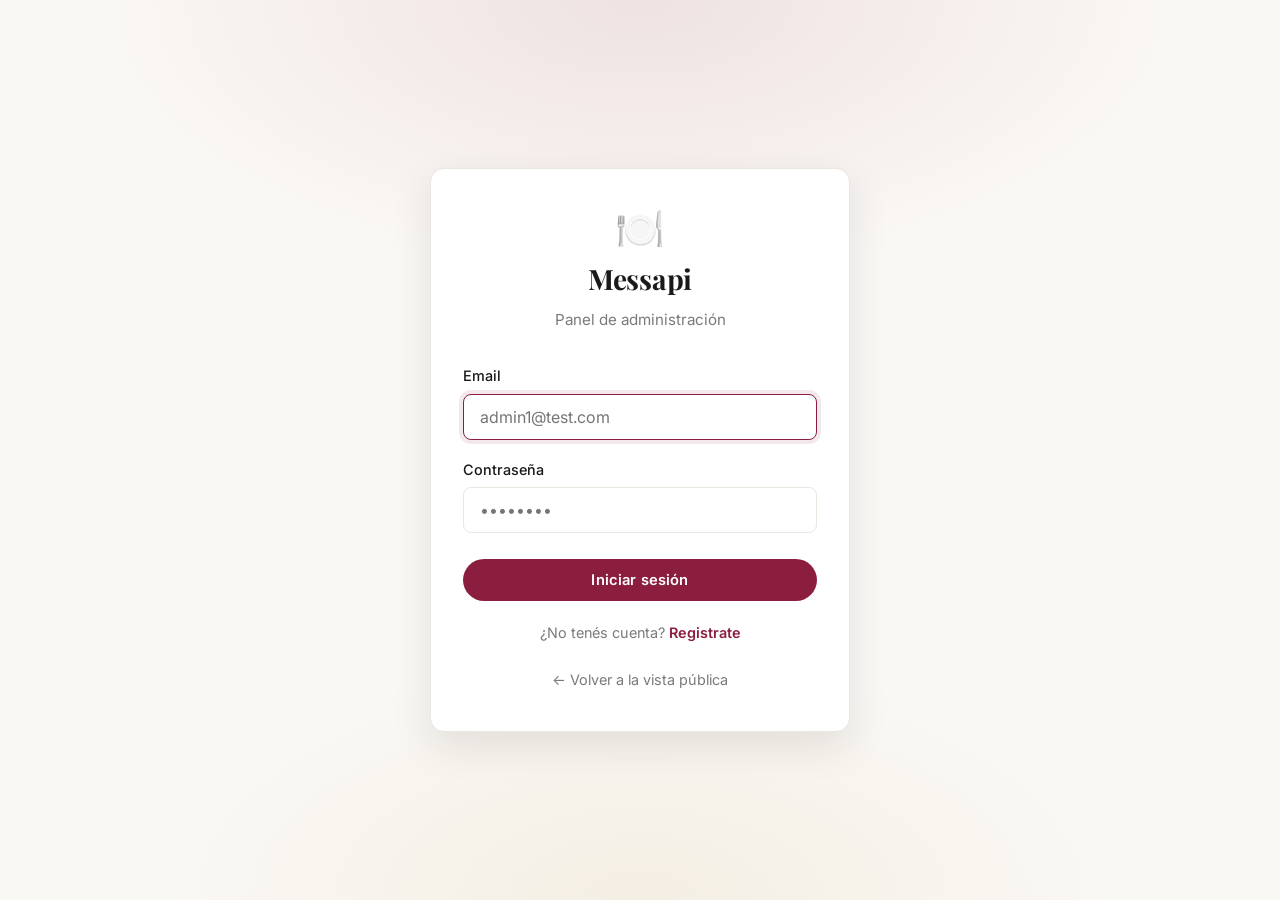
==== commit 6426dfe2: "agrega: pantalla de registro web (RF-01)" ====
--- a/index.html
+++ b/index.html
@@ -1,15 +1,19 @@
 <!DOCTYPE html>
 <html lang="es">
+
 <head>
     <meta charset="UTF-8">
     <meta name="viewport" content="width=device-width, initial-scale=1.0">
     <title>Iniciar sesión — Mesas Disponibles</title>
     <link rel="preconnect" href="https://fonts.googleapis.com">
     <link rel="preconnect" href="https://fonts.gstatic.com" crossorigin>
-    <link href="https://fonts.googleapis.com/css2?family=Playfair+Display:wght@600;700&family=Inter:wght@400;500;600;700&display=swap" rel="stylesheet">
+    <link
+        href="https://fonts.googleapis.com/css2?family=Playfair+Display:wght@600;700&family=Inter:wght@400;500;600;700&display=swap"
+        rel="stylesheet">
     <link rel="stylesheet" href="css/main.css">
     <link rel="stylesheet" href="css/components.css">
 </head>
+
 <body class="auth-page">
 
     <main class="auth-container">
@@ -21,17 +25,14 @@
             <form id="login-form" novalidate>
                 <div class="form-group">
                     <label for="email">Email</label>
-                    <input type="email" id="email" name="email" required
-                           placeholder="admin1@test.com"
-                           autocomplete="email"
-                           autofocus>
+                    <input type="email" id="email" name="email" required placeholder="admin1@test.com"
+                        autocomplete="email" autofocus>
                 </div>
 
                 <div class="form-group">
                     <label for="password">Contraseña</label>
-                    <input type="password" id="password" name="password" required
-                           placeholder="••••••••"
-                           autocomplete="current-password">
+                    <input type="password" id="password" name="password" required placeholder="••••••••"
+                        autocomplete="current-password">
                 </div>
 
                 <button type="submit" class="btn btn-primary btn-block" id="login-btn">
@@ -40,6 +41,10 @@
 
                 <div id="form-error" class="form-error" hidden></div>
             </form>
+
+            <p class="auth-switch">
+                ¿No tenés cuenta? <a href="register.html">Registrate</a>
+            </p>
 
             <p class="auth-footer">
                 <a href="public.html">← Volver a la vista pública</a>
@@ -55,4 +60,5 @@
     <script src="js/services/auth.js"></script>
     <script src="js/pages/login.js"></script>
 </body>
+
 </html>
--- a/css/main.css
+++ b/css/main.css
@@ -522,4 +522,30 @@
 .btn-block {
     width: 100%;
     margin-top: 8px;
+}
+
+/* =========================================================
+   Registro — extras
+   ========================================================= */
+.auth-switch {
+    margin-top: 20px;
+    text-align: center;
+    font-size: 0.9rem;
+    color: var(--muted);
+}
+
+.auth-switch a {
+    color: var(--wine);
+    font-weight: 600;
+}
+.auth-switch a:hover {
+    color: var(--wine-dark);
+    text-decoration: underline;
+}
+
+.form-hint {
+    display: block;
+    margin-top: 6px;
+    color: var(--muted);
+    font-size: 0.8rem;
 }
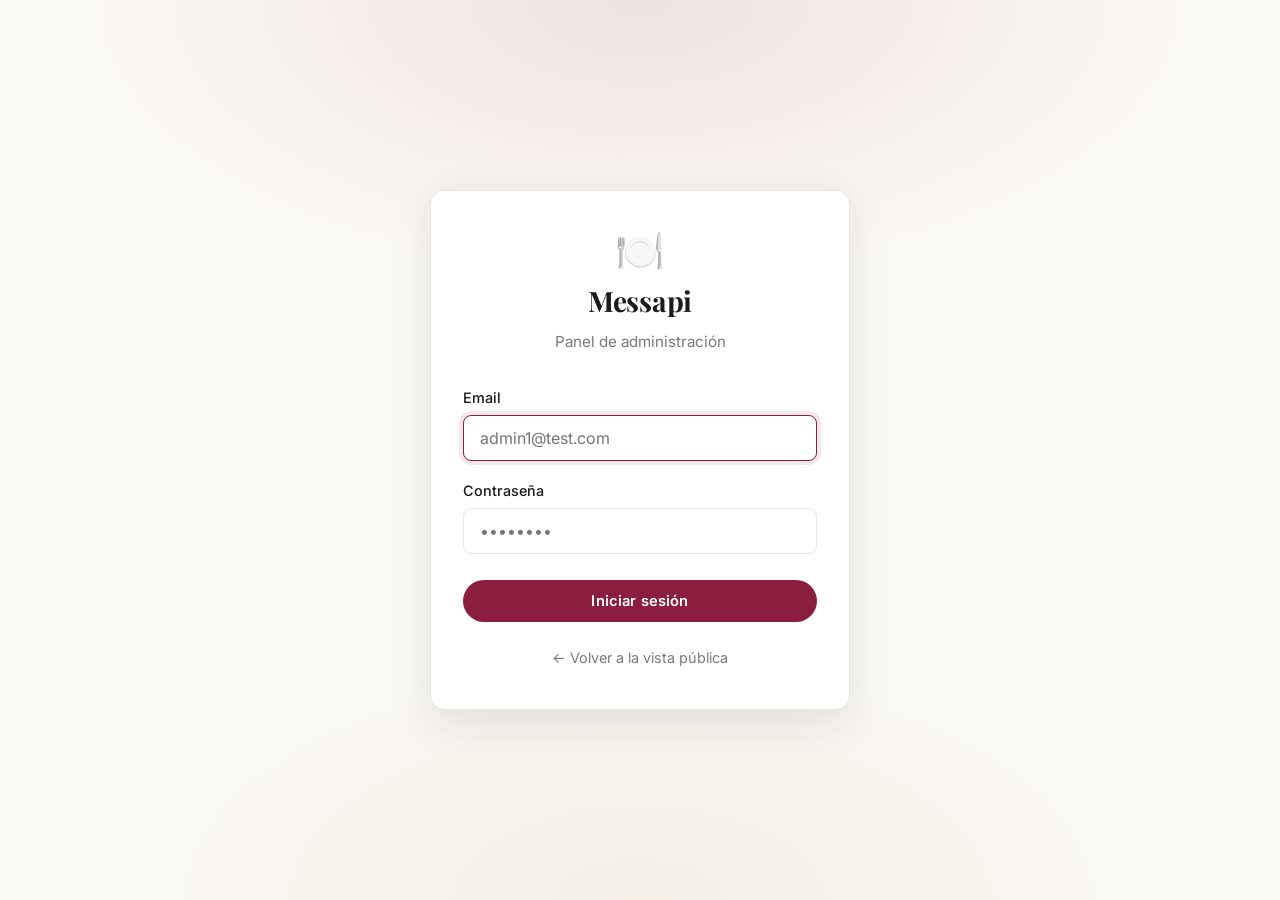
==== commit 77e9da14: "agrega: dashboard con 3 stats y edición de restaurante con numberbox" ====
--- a/index.html
+++ b/index.html
@@ -42,10 +42,6 @@
                 <div id="form-error" class="form-error" hidden></div>
             </form>
 
-            <p class="auth-switch">
-                ¿No tenés cuenta? <a href="register.html">Registrate</a>
-            </p>
-
             <p class="auth-footer">
                 <a href="public.html">← Volver a la vista pública</a>
             </p>
--- a/css/main.css
+++ b/css/main.css
@@ -548,4 +548,609 @@
     margin-top: 6px;
     color: var(--muted);
     font-size: 0.8rem;
+}
+
+/* =========================================================
+   Dashboard
+   ========================================================= */
+.dashboard-main {
+    padding-top: 48px;
+    padding-bottom: 72px;
+}
+
+/* Logo (cuadradito dorado) */
+.logo-mark {
+    display: inline-block;
+    width: 10px;
+    height: 10px;
+    background: var(--gold);
+    border-radius: 2px;
+    margin-right: 2px;
+    transform: translateY(-2px);
+}
+
+/* Header: bloque de usuario */
+.app-header__user {
+    display: flex;
+    align-items: center;
+    gap: 18px;
+}
+
+.app-header__greeting {
+    font-size: 0.92rem;
+    color: var(--muted);
+    font-weight: 500;
+}
+
+/* Hero */
+.dashboard-hero {
+    max-width: 720px;
+    margin-bottom: 44px;
+}
+
+.dashboard-hero__eyebrow {
+    display: inline-block;
+    font-size: 0.72rem;
+    font-weight: 700;
+    letter-spacing: 0.18em;
+    text-transform: uppercase;
+    color: var(--wine);
+    margin-bottom: 14px;
+}
+
+.dashboard-hero__title {
+    font-family: var(--font-display);
+    font-size: 2.4rem;
+    font-weight: 700;
+    line-height: 1.15;
+    color: var(--ink);
+    letter-spacing: -0.02em;
+    margin-bottom: 12px;
+}
+
+.dashboard-hero__subtitle {
+    color: var(--muted);
+    font-size: 1.02rem;
+    line-height: 1.6;
+}
+
+/* Stats (2 grandes) */
+.dashboard-stats {
+    display: grid;
+    grid-template-columns: repeat(2, 1fr);
+    gap: 20px;
+    margin-bottom: 16px;
+}
+
+.dashboard-stats .stat-card {
+    background: var(--surface);
+    border: 1px solid var(--border);
+    border-radius: var(--radius);
+    padding: 32px 28px;
+    text-align: left;
+    box-shadow: var(--shadow-sm);
+    transition: transform 0.2s ease, box-shadow 0.2s ease, border-color 0.2s ease;
+    position: relative;
+    overflow: hidden;
+}
+
+.dashboard-stats .stat-card::before {
+    content: '';
+    position: absolute;
+    left: 0;
+    top: 0;
+    bottom: 0;
+    width: 3px;
+    background: var(--gold);
+}
+
+.dashboard-stats .stat-card:hover {
+    transform: translateY(-3px);
+    box-shadow: var(--shadow-md);
+    border-color: var(--border-dark);
+}
+
+.dashboard-stats .stat-card__value {
+    font-family: var(--font-display);
+    font-size: 3rem;
+    font-weight: 700;
+    color: var(--wine);
+    line-height: 1;
+    letter-spacing: -0.03em;
+    margin-bottom: 12px;
+}
+
+.dashboard-stats .stat-card__label {
+    font-size: 0.75rem;
+    color: var(--muted);
+    text-transform: uppercase;
+    letter-spacing: 0.12em;
+    font-weight: 600;
+}
+
+.dashboard-total {
+    color: var(--muted);
+    font-size: 0.95rem;
+    margin-bottom: 56px;
+}
+
+/* Acciones */
+.dashboard-actions__title {
+    font-family: var(--font-display);
+    font-size: 1.4rem;
+    font-weight: 700;
+    color: var(--ink);
+    letter-spacing: -0.01em;
+    margin-bottom: 22px;
+}
+
+.action-card {
+    display: flex;
+    align-items: center;
+    gap: 20px;
+    background: var(--surface);
+    border: 1px solid var(--border);
+    border-radius: var(--radius);
+    padding: 24px 28px;
+    text-decoration: none;
+    color: inherit;
+    cursor: pointer;
+    width: 100%;
+    text-align: left;
+    font-family: inherit;
+    box-shadow: var(--shadow-sm);
+    transition: transform 0.18s ease, box-shadow 0.18s ease, border-color 0.18s ease;
+    margin-bottom: 14px;
+}
+
+.action-card:hover {
+    transform: translateY(-2px);
+    box-shadow: var(--shadow-md);
+    border-color: var(--wine);
+    text-decoration: none;
+    color: inherit;
+}
+
+.action-card:active {
+    transform: translateY(0);
+}
+
+.action-card__body {
+    flex: 1;
+    min-width: 0;
+}
+
+.action-card__title {
+    font-size: 1.05rem;
+    font-weight: 600;
+    color: var(--ink);
+    margin-bottom: 4px;
+}
+
+.action-card__text {
+    font-size: 0.9rem;
+    color: var(--muted);
+    line-height: 1.45;
+}
+
+.action-card__arrow {
+    font-size: 1.2rem;
+    color: var(--muted-soft);
+    transition: transform 0.18s ease, color 0.18s ease;
+    flex-shrink: 0;
+}
+
+.action-card:hover .action-card__arrow {
+    transform: translateX(4px);
+    color: var(--wine);
+}
+
+/* Nota multi-restaurante */
+.dashboard-note {
+    margin-top: 24px;
+    padding: 12px 16px;
+    background: var(--wine-light);
+    border-radius: var(--radius-sm);
+    color: var(--wine);
+    font-size: 0.88rem;
+    font-weight: 500;
+}
+
+/* Estado vacío */
+.empty-restaurant {
+    display: flex;
+    justify-content: center;
+    padding: 40px 0;
+}
+.empty-restaurant[hidden] {
+    display: none;
+}
+
+.empty-restaurant__card {
+    background: var(--surface);
+    border: 1px solid var(--border);
+    border-radius: var(--radius);
+    padding: 56px 40px;
+    box-shadow: var(--shadow-md);
+    text-align: center;
+    max-width: 520px;
+}
+
+.empty-restaurant__title {
+    font-family: var(--font-display);
+    font-size: 1.6rem;
+    font-weight: 700;
+    color: var(--ink);
+    margin-bottom: 12px;
+    letter-spacing: -0.01em;
+}
+
+.empty-restaurant__text {
+    color: var(--muted);
+    font-size: 1rem;
+    line-height: 1.6;
+    margin-bottom: 28px;
+}
+
+/* Modal */
+.modal-overlay {
+    position: fixed;
+    inset: 0;
+    background: rgba(26, 26, 26, 0.5);
+    display: flex;
+    align-items: center;
+    justify-content: center;
+    padding: 20px;
+    z-index: 1000;
+    animation: fadeIn 0.2s ease-out;
+}
+/* Cuando el modal tiene el atributo hidden, se oculta */
+.modal-overlay[hidden] {
+    display: none;
+}
+
+@keyframes fadeIn {
+    from { opacity: 0; }
+    to   { opacity: 1; }
+}
+
+.modal {
+    background: var(--surface);
+    border-radius: var(--radius);
+    padding: 32px;
+    max-width: 480px;
+    width: 100%;
+    box-shadow: var(--shadow-lg);
+    animation: modalIn 0.25s cubic-bezier(0.4, 0, 0.2, 1);
+    max-height: calc(100vh - 40px);
+    overflow-y: auto;
+}
+
+@keyframes modalIn {
+    from { opacity: 0; transform: translateY(12px) scale(0.98); }
+    to   { opacity: 1; transform: translateY(0) scale(1); }
+}
+
+.modal__title {
+    font-family: var(--font-display);
+    font-size: 1.5rem;
+    font-weight: 700;
+    color: var(--ink);
+    margin-bottom: 6px;
+    letter-spacing: -0.01em;
+}
+
+.modal__message {
+    color: var(--muted);
+    font-size: 0.92rem;
+    margin-bottom: 24px;
+}
+
+.modal .form-group {
+    margin-bottom: 16px;
+}
+
+.modal .form-group label {
+    display: block;
+    margin-bottom: 6px;
+    font-weight: 500;
+    font-size: 0.88rem;
+    color: var(--ink);
+}
+
+.modal .form-group input,
+.modal .form-group textarea {
+    width: 100%;
+    padding: 11px 14px;
+    border: 1px solid var(--border);
+    border-radius: var(--radius-sm);
+    font-size: 0.95rem;
+    font-family: inherit;
+    background: var(--surface);
+    color: var(--ink);
+    transition: border-color 0.15s, box-shadow 0.15s;
+    resize: vertical;
+}
+
+.modal .form-group input:focus,
+.modal .form-group textarea:focus {
+    outline: none;
+    border-color: var(--wine);
+    box-shadow: 0 0 0 4px rgba(139, 30, 63, 0.10);
+}
+
+.modal__actions {
+    display: flex;
+    gap: 10px;
+    justify-content: flex-end;
+    margin-top: 24px;
+}
+
+.modal__actions .btn {
+    min-width: 120px;
+}
+
+/* Responsive */
+@media (max-width: 720px) {
+    .dashboard-main {
+        padding-top: 32px;
+        padding-bottom: 48px;
+    }
+
+    .dashboard-hero__title {
+        font-size: 1.7rem;
+    }
+
+    .dashboard-stats {
+        grid-template-columns: 1fr;
+        gap: 12px;
+    }
+
+    .dashboard-stats .stat-card {
+        padding: 24px 22px;
+    }
+
+    .dashboard-stats .stat-card__value {
+        font-size: 2.4rem;
+    }
+
+    .app-header__greeting {
+        display: none;
+    }
+
+    .action-card {
+        padding: 20px 22px;
+    }
+
+    .empty-restaurant__card {
+        padding: 40px 24px;
+    }
+
+    .modal {
+        padding: 24px;
+    }
+}
+
+/* =========================================================
+   Editar restaurante
+   ========================================================= */
+.restaurant-main {
+    padding-top: 32px;
+    padding-bottom: 72px;
+}
+
+.back-link {
+    display: inline-block;
+    color: var(--muted);
+    font-size: 0.92rem;
+    font-weight: 500;
+    margin-bottom: 24px;
+    text-decoration: none;
+    transition: color 0.15s;
+}
+.back-link:hover {
+    color: var(--wine);
+    text-decoration: none;
+}
+
+.restaurant-hero {
+    margin-bottom: 40px;
+}
+
+.restaurant-hero__eyebrow {
+    display: inline-block;
+    font-size: 0.72rem;
+    font-weight: 700;
+    letter-spacing: 0.18em;
+    text-transform: uppercase;
+    color: var(--wine);
+    margin-bottom: 14px;
+}
+
+.restaurant-hero__title {
+    font-family: var(--font-display);
+    font-size: 2.2rem;
+    font-weight: 700;
+    line-height: 1.15;
+    color: var(--ink);
+    letter-spacing: -0.02em;
+}
+
+.restaurant-form {
+    max-width: 720px;
+}
+
+.form-section {
+    background: var(--surface);
+    border: 1px solid var(--border);
+    border-radius: var(--radius);
+    padding: 32px;
+    box-shadow: var(--shadow-sm);
+    margin-bottom: 24px;
+}
+
+.form-section__title {
+    font-family: var(--font-display);
+    font-size: 1.25rem;
+    font-weight: 700;
+    color: var(--ink);
+    margin-bottom: 6px;
+    letter-spacing: -0.01em;
+}
+
+.form-section__hint {
+    color: var(--muted);
+    font-size: 0.9rem;
+    line-height: 1.55;
+    margin-bottom: 22px;
+}
+
+.restaurant-form .form-group {
+    margin-bottom: 18px;
+}
+
+.restaurant-form .form-group:last-child {
+    margin-bottom: 0;
+}
+
+.restaurant-form .form-group label {
+    display: block;
+    margin-bottom: 6px;
+    font-weight: 500;
+    font-size: 0.9rem;
+    color: var(--ink);
+}
+
+.restaurant-form .form-group input,
+.restaurant-form .form-group textarea {
+    width: 100%;
+    padding: 11px 14px;
+    border: 1px solid var(--border);
+    border-radius: var(--radius-sm);
+    font-size: 0.95rem;
+    font-family: inherit;
+    background: var(--surface);
+    color: var(--ink);
+    transition: border-color 0.15s, box-shadow 0.15s;
+    resize: vertical;
+}
+
+.restaurant-form .form-group input:focus,
+.restaurant-form .form-group textarea:focus {
+    outline: none;
+    border-color: var(--wine);
+    box-shadow: 0 0 0 4px rgba(139, 30, 63, 0.10);
+}
+
+/* ---------- Numberbox ---------- */
+.numberbox {
+    display: inline-flex;
+    align-items: center;
+    gap: 0;
+    border: 1px solid var(--border);
+    border-radius: var(--radius-sm);
+    background: var(--surface);
+    overflow: hidden;
+    transition: border-color 0.15s, box-shadow 0.15s;
+}
+
+.numberbox:focus-within {
+    border-color: var(--wine);
+    box-shadow: 0 0 0 4px rgba(139, 30, 63, 0.10);
+}
+
+.numberbox__btn {
+    width: 48px;
+    height: 48px;
+    display: inline-flex;
+    align-items: center;
+    justify-content: center;
+    background: var(--cream);
+    border: none;
+    color: var(--ink);
+    font-size: 1.4rem;
+    font-weight: 600;
+    cursor: pointer;
+    transition: background 0.15s, color 0.15s;
+    font-family: inherit;
+    user-select: none;
+    line-height: 1;
+}
+
+.numberbox__btn:hover {
+    background: var(--wine-light);
+    color: var(--wine);
+}
+
+.numberbox__btn:active {
+    background: var(--gold-soft);
+}
+
+.numberbox__input {
+    width: 72px;
+    height: 48px;
+    border: none;
+    border-left: 1px solid var(--border);
+    border-right: 1px solid var(--border);
+    background: var(--surface);
+    color: var(--ink);
+    font-size: 1.05rem;
+    font-weight: 600;
+    text-align: center;
+    font-family: inherit;
+    outline: none;
+    -moz-appearance: textfield;
+}
+
+.numberbox__input::-webkit-outer-spin-button,
+.numberbox__input::-webkit-inner-spin-button {
+    -webkit-appearance: none;
+    margin: 0;
+}
+
+.numberbox__hint {
+    margin-top: 14px;
+    color: var(--muted);
+    font-size: 0.9rem;
+}
+
+.numberbox__hint strong {
+    color: var(--ink);
+    font-weight: 600;
+}
+
+/* ---------- Acciones del formulario ---------- */
+.form-actions {
+    display: flex;
+    gap: 12px;
+    justify-content: flex-end;
+    margin-top: 8px;
+}
+
+.form-actions .btn {
+    min-width: 140px;
+}
+
+/* ---------- Responsive ---------- */
+@media (max-width: 720px) {
+    .restaurant-main {
+        padding-top: 24px;
+        padding-bottom: 48px;
+    }
+
+    .restaurant-hero__title {
+        font-size: 1.6rem;
+    }
+
+    .form-section {
+        padding: 22px;
+    }
+
+    .form-actions {
+        flex-direction: column-reverse;
+    }
+
+    .form-actions .btn {
+        width: 100%;
+    }
 }
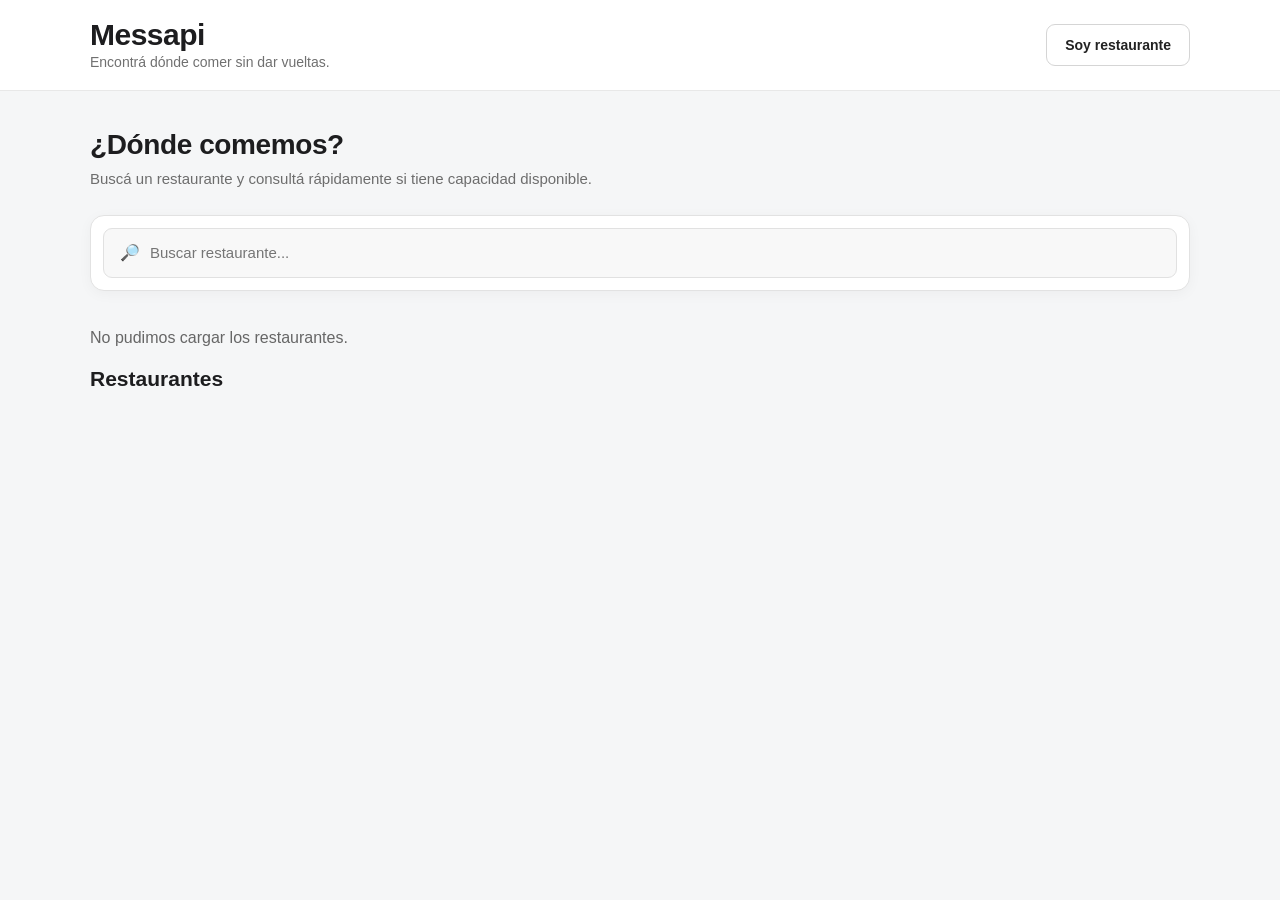
==== commit d3e03f64: "Mejoras en vista publica, panel y registro de Messapi" ====
--- a/index.html
+++ b/index.html
@@ -4,57 +4,131 @@
 <head>
     <meta charset="UTF-8">
     <meta name="viewport" content="width=device-width, initial-scale=1.0">
-    <title>Iniciar sesión — Mesas Disponibles</title>
-    <link rel="preconnect" href="https://fonts.googleapis.com">
-    <link rel="preconnect" href="https://fonts.gstatic.com" crossorigin>
-    <link
-        href="https://fonts.googleapis.com/css2?family=Playfair+Display:wght@600;700&family=Inter:wght@400;500;600;700&display=swap"
-        rel="stylesheet">
-    <link rel="stylesheet" href="css/main.css">
-    <link rel="stylesheet" href="css/components.css">
+
+    <title>Messapi | Encontrá tu restaurante</title>
+
+    <link rel="stylesheet" href="main.css">
 </head>
 
-<body class="auth-page">
+<body class="pagina-publica">
 
-    <main class="auth-container">
-        <div class="auth-card">
-            <div class="auth-logo">🍽️</div>
-            <h1 class="auth-title">Messapi</h1>
-            <p class="auth-subtitle">Panel de administración</p>
+    <!-- ==========================================
+         HEADER
+    =========================================== -->
 
-            <form id="login-form" novalidate>
-                <div class="form-group">
-                    <label for="email">Email</label>
-                    <input type="email" id="email" name="email" required placeholder="admin1@test.com"
-                        autocomplete="email" autofocus>
-                </div>
+    <header class="publico-header">
 
-                <div class="form-group">
-                    <label for="password">Contraseña</label>
-                    <input type="password" id="password" name="password" required placeholder="••••••••"
-                        autocomplete="current-password">
-                </div>
+        <div class="contenedor publico-header-contenido">
 
-                <button type="submit" class="btn btn-primary btn-block" id="login-btn">
-                    Iniciar sesión
-                </button>
+            <div class="publico-marca">
 
-                <div id="form-error" class="form-error" hidden></div>
-            </form>
+                <h1>Messapi</h1>
 
-            <p class="auth-footer">
-                <a href="public.html">← Volver a la vista pública</a>
+                <p>
+                    Encontrá dónde comer sin dar vueltas.
+                </p>
+
+            </div>
+
+            <a href="login.html" class="publico-login">
+                Soy restaurante
+            </a>
+
+        </div>
+
+    </header>
+
+
+    <!-- ==========================================
+         CONTENIDO PRINCIPAL
+    =========================================== -->
+
+    <main class="contenedor publico-contenido">
+
+
+        <!-- PRESENTACIÓN -->
+
+        <section class="publico-presentacion">
+
+            <h2>¿Dónde comemos?</h2>
+
+            <p>
+                Buscá un restaurante y consultá rápidamente
+                si tiene capacidad disponible.
             </p>
-        </div>
+
+        </section>
+
+
+        <!-- ==========================================
+             BUSCADOR
+        =========================================== -->
+
+        <section class="publico-buscador">
+
+            <div class="campo-busqueda">
+
+                <span class="icono-busqueda">
+                    🔎
+                </span>
+
+                <input type="text" id="buscador" placeholder="Buscar restaurante..." autocomplete="off">
+
+            </div>
+
+        </section>
+
+
+        <!-- ==========================================
+             MENSAJES
+        =========================================== -->
+
+        <section id="mensaje" class="publico-mensaje">
+
+            <p>
+                Cargando restaurantes...
+            </p>
+
+        </section>
+
+
+        <!-- ==========================================
+             RESULTADOS
+        =========================================== -->
+
+        <section class="publico-resultados">
+
+            <div class="publico-resultados-titulo">
+
+                <h2>
+                    Restaurantes
+                </h2>
+
+                <p id="cantidad-resultados">
+                </p>
+
+            </div>
+
+
+            <!--
+                Las tarjetas de restaurantes
+                se generan desde main.js
+            -->
+
+            <div id="restaurantes" class="publico-grid">
+            </div>
+
+        </section>
+
     </main>
 
-    <script src="js/config.js"></script>
-    <script src="js/utils/session.js"></script>
-    <script src="js/utils/ui.js"></script>
-    <script src="js/utils/guard.js"></script>
-    <script src="js/services/client.js"></script>
-    <script src="js/services/auth.js"></script>
-    <script src="js/pages/login.js"></script>
+
+    <!-- ==========================================
+         JAVASCRIPT
+    =========================================== -->
+
+    <script src="main.js"></script>
+
 </body>
 
 </html>
--- a/main.css
+++ b/main.css
@@ -0,0 +1,1311 @@
+/* ==================================================
+   MESSAPI - CONFIGURACIÓN GENERAL
+================================================== */
+
+* {
+    box-sizing: border-box;
+    margin: 0;
+    padding: 0;
+}
+
+body {
+    font-family: Arial, Helvetica, sans-serif;
+    background-color: #f4f4f4;
+    color: #1f1f1f;
+}
+
+.contenedor {
+    width: 90%;
+    max-width: 1100px;
+    margin: 0 auto;
+}
+
+.oculto {
+    display: none;
+}
+
+
+/* ==================================================
+   LOGIN Y REGISTRO
+================================================== */
+
+.pagina-login {
+    min-height: 100vh;
+    background-color: #f4f4f4;
+}
+
+.login-contenedor {
+    min-height: 100vh;
+    display: flex;
+    justify-content: center;
+    align-items: center;
+    padding: 25px;
+}
+
+.login-tarjeta {
+    width: 100%;
+    max-width: 430px;
+    background-color: white;
+    padding: 35px;
+    border-radius: 12px;
+    box-shadow: 0 3px 15px rgba(0, 0, 0, 0.12);
+}
+
+.login-tarjeta h1 {
+    font-size: 27px;
+    margin-bottom: 10px;
+    text-align: center;
+}
+
+.login-descripcion {
+    color: #666;
+    text-align: center;
+    line-height: 1.5;
+    margin-bottom: 25px;
+}
+
+.registro-tarjeta {
+    max-width: 500px;
+}
+
+
+/* ==================================================
+   CAMPOS DE FORMULARIOS
+================================================== */
+
+.campo {
+    margin-bottom: 18px;
+}
+
+.campo label {
+    display: block;
+    font-weight: bold;
+    margin-bottom: 7px;
+}
+
+.campo input,
+.campo textarea,
+.campo select {
+    width: 100%;
+    padding: 13px;
+    border: 1px solid #ccc;
+    border-radius: 7px;
+    font-family: Arial, Helvetica, sans-serif;
+    font-size: 15px;
+    background-color: white;
+    outline: none;
+}
+
+.campo input:focus,
+.campo textarea:focus,
+.campo select:focus {
+    border-color: #555;
+}
+
+.campo textarea {
+    resize: vertical;
+}
+
+
+/* ==================================================
+   BOTÓN LOGIN / REGISTRO
+================================================== */
+
+.btn-ingresar {
+    width: 100%;
+    padding: 13px;
+    background-color: #222;
+    color: white;
+    border: none;
+    border-radius: 7px;
+    font-size: 16px;
+    font-weight: bold;
+    cursor: pointer;
+    transition: 0.2s;
+}
+
+.btn-ingresar:hover {
+    background-color: #444;
+}
+
+
+/* ==================================================
+   ENLACES LOGIN / REGISTRO
+================================================== */
+
+.registro-restaurante {
+    margin-top: 25px;
+    padding-top: 20px;
+    border-top: 1px solid #ddd;
+    text-align: center;
+}
+
+.registro-restaurante p {
+    margin-bottom: 8px;
+    color: #555;
+}
+
+.registro-restaurante a {
+    color: #222;
+    font-weight: bold;
+}
+
+.volver {
+    display: block;
+    margin-top: 25px;
+    text-align: center;
+    color: #555;
+    text-decoration: none;
+}
+
+.volver:hover {
+    text-decoration: underline;
+}
+
+
+/* ==================================================
+   PANEL DEL RESTAURANTE
+================================================== */
+
+.panel-encabezado {
+    background-color: #222;
+    color: white;
+    padding: 25px 0;
+}
+
+.panel-barra {
+    display: flex;
+    justify-content: space-between;
+    align-items: center;
+    gap: 20px;
+}
+
+.panel-barra h1 {
+    font-size: 28px;
+    margin-bottom: 6px;
+}
+
+.panel-barra p {
+    color: #ddd;
+}
+
+.btn-salir {
+    display: inline-block;
+    padding: 11px 17px;
+    border: 1px solid white;
+    border-radius: 7px;
+    background-color: transparent;
+    color: white;
+    font-family: Arial, Helvetica, sans-serif;
+    font-size: 14px;
+    font-weight: bold;
+    white-space: nowrap;
+    cursor: pointer;
+    transition: 0.2s;
+}
+
+.btn-salir:hover {
+    background-color: white;
+    color: #222;
+}
+
+.panel-contenido {
+    padding-top: 30px;
+    padding-bottom: 50px;
+}
+
+
+/* ==================================================
+   INFORMACIÓN DEL RESTAURANTE - PANEL
+================================================== */
+
+.panel-restaurante {
+    background-color: white;
+    padding: 25px;
+    border-radius: 12px;
+    box-shadow: 0 2px 10px rgba(0, 0, 0, 0.08);
+    margin-bottom: 20px;
+}
+
+.panel-restaurante-info {
+    display: flex;
+    justify-content: space-between;
+    align-items: center;
+    gap: 30px;
+}
+
+.panel-etiqueta {
+    color: #777;
+    font-size: 14px;
+    margin-bottom: 5px;
+}
+
+.panel-restaurante h2 {
+    font-size: 27px;
+    margin-bottom: 6px;
+}
+
+#direccion-restaurante {
+    color: #555;
+}
+
+
+/* ==================================================
+   ESTADO DEL RESTAURANTE - PANEL
+================================================== */
+
+.estado-local {
+    min-width: 210px;
+    text-align: right;
+}
+
+.estado-local>p {
+    font-size: 14px;
+    color: #666;
+    margin-bottom: 7px;
+}
+
+#estado-restaurante-panel {
+    display: block;
+    font-weight: bold;
+    margin-bottom: 10px;
+}
+
+
+/* ==================================================
+   BOTONES GENERALES DEL PANEL
+================================================== */
+
+.btn-secundario,
+.btn-principal,
+.btn-cambiar-disponibilidad {
+    border: none;
+    border-radius: 7px;
+    font-family: Arial, Helvetica, sans-serif;
+    font-weight: bold;
+    cursor: pointer;
+    transition: 0.2s;
+}
+
+.btn-secundario {
+    padding: 10px 15px;
+    background-color: #eeeeee;
+    color: #222;
+    border: 1px solid #ccc;
+}
+
+.btn-secundario:hover {
+    background-color: #ddd;
+}
+
+.btn-principal {
+    padding: 12px 18px;
+    background-color: #222;
+    color: white;
+    font-size: 15px;
+}
+
+.btn-principal:hover {
+    background-color: #444;
+}
+
+.btn-secundario:disabled,
+.btn-principal:disabled,
+.btn-cambiar-disponibilidad:disabled {
+    opacity: 0.6;
+    cursor: not-allowed;
+}
+
+
+/* ==================================================
+   RESUMEN DEL PANEL
+================================================== */
+
+.panel-resumen {
+    display: grid;
+    grid-template-columns: repeat(3, 1fr);
+    gap: 15px;
+    margin-bottom: 30px;
+}
+
+.resumen-caja {
+    background-color: white;
+    padding: 20px;
+    border-radius: 10px;
+    box-shadow: 0 2px 8px rgba(0, 0, 0, 0.07);
+}
+
+.resumen-caja span {
+    display: block;
+    color: #666;
+    font-size: 14px;
+    margin-bottom: 7px;
+}
+
+.resumen-caja strong {
+    font-size: 28px;
+}
+
+
+/* ==================================================
+   SECCIÓN ESTADO DE MESAS
+================================================== */
+
+.seccion-estado-mesas {
+    background-color: white;
+    padding: 25px;
+    border-radius: 12px;
+    box-shadow: 0 2px 10px rgba(0, 0, 0, 0.08);
+    margin-bottom: 25px;
+}
+
+.panel-titulo {
+    display: flex;
+    justify-content: space-between;
+    align-items: center;
+    gap: 20px;
+    margin-bottom: 20px;
+}
+
+.panel-titulo h2 {
+    font-size: 25px;
+    margin-bottom: 5px;
+}
+
+.panel-titulo p {
+    color: #666;
+}
+
+
+/* ==================================================
+   REFERENCIAS DE MESAS
+================================================== */
+
+.referencias-mesas {
+    display: flex;
+    align-items: center;
+    gap: 20px;
+    margin-bottom: 25px;
+    padding-bottom: 18px;
+    border-bottom: 1px solid #eeeeee;
+}
+
+.referencia {
+    display: flex;
+    align-items: center;
+    gap: 7px;
+    color: #555;
+    font-size: 14px;
+}
+
+.referencia-color {
+    width: 14px;
+    height: 14px;
+    display: inline-block;
+    border-radius: 4px;
+}
+
+.referencia-color.disponible {
+    background-color: #42a846;
+}
+
+.referencia-color.no-disponible {
+    background-color: #d9534f;
+}
+
+
+/* ==================================================
+   GRILLA DE MESAS
+================================================== */
+
+.grilla-mesas {
+    display: grid;
+    grid-template-columns: repeat(4, minmax(0, 1fr));
+    gap: 18px;
+    width: 100%;
+}
+
+.cargando-mesas,
+.sin-mesas-panel {
+    grid-column: 1 / -1;
+    padding: 25px;
+    text-align: center;
+    color: #666;
+}
+
+
+/* ==================================================
+   BOTONES DE MESAS
+================================================== */
+
+.boton-mesa {
+    width: 100%;
+    min-height: 125px;
+    display: flex;
+    flex-direction: column;
+    justify-content: center;
+    align-items: center;
+    gap: 8px;
+    padding: 20px;
+    border: none;
+    border-radius: 12px;
+    font-family: Arial, Helvetica, sans-serif;
+    cursor: pointer;
+    box-shadow: 0 3px 8px rgba(0, 0, 0, 0.16);
+    transition:
+        transform 0.15s,
+        box-shadow 0.15s,
+        filter 0.15s;
+}
+
+.boton-mesa:hover {
+    transform: translateY(-3px);
+    box-shadow: 0 6px 14px rgba(0, 0, 0, 0.20);
+    filter: brightness(1.04);
+}
+
+.boton-mesa:active {
+    transform: translateY(0);
+}
+
+.boton-mesa.disponible {
+    background-color: #8cfca4;
+    color: #1f1f1f;
+}
+
+.boton-mesa.no-disponible {
+    background-color: #ff6961;
+    color: #ffffff;
+}
+
+
+.numero-mesa-panel {
+    display: block;
+    font-size: 22px;
+    font-weight: bold;
+    text-transform: uppercase;
+}
+
+.capacidad-mesa-panel {
+    display: block;
+    font-size: 14px;
+    font-weight: normal;
+    opacity: 0.95;
+}
+
+
+/* ==================================================
+   FORMULARIOS DE MESA
+================================================== */
+
+.formulario-mesa {
+    background-color: white;
+    padding: 25px;
+    border-radius: 14px;
+    margin-bottom: 25px;
+    box-shadow: 0 4px 15px rgba(0, 0, 0, 0.08);
+}
+
+.formulario-mesa h2 {
+    margin-bottom: 20px;
+}
+
+.acciones-formulario {
+    display: flex;
+    gap: 10px;
+    margin-top: 20px;
+    flex-wrap: wrap;
+}
+
+#mensaje-mesa {
+    margin-top: 15px;
+    font-weight: 600;
+}
+
+
+/* ==================================================
+   GESTIONAR MESA
+================================================== */
+
+.cabecera-gestion-mesa {
+    display: flex;
+    justify-content: space-between;
+    align-items: center;
+    gap: 20px;
+    margin-bottom: 20px;
+    padding-bottom: 15px;
+    border-bottom: 1px solid #eeeeee;
+}
+
+.cabecera-gestion-mesa h2 {
+    margin-bottom: 0;
+}
+
+.indicador-estado {
+    display: inline-block;
+    padding: 8px 14px;
+    border-radius: 20px;
+    font-size: 13px;
+    font-weight: bold;
+    white-space: nowrap;
+}
+
+.indicador-estado.disponible {
+    background-color: #e6f5e7;
+    color: #217525;
+    border: 1px solid #b9dfbb;
+}
+
+.indicador-estado.no-disponible {
+    background-color: #fde8e8;
+    color: #a32622;
+    border: 1px solid #efb8b6;
+}
+
+#gestionar-estado {
+    display: inline-block;
+    padding: 10px 14px;
+    background-color: #f3f3f3;
+    border: 1px solid #dddddd;
+    border-radius: 7px;
+    font-weight: bold;
+}
+
+.acciones-gestionar {
+    display: flex;
+    flex-wrap: wrap;
+    gap: 10px;
+    margin-top: 22px;
+}
+
+.btn-cambiar-disponibilidad {
+    padding: 12px 18px;
+    background-color: #555;
+    color: white;
+    font-size: 15px;
+}
+
+.btn-cambiar-disponibilidad:hover {
+    background-color: #333;
+}
+
+.btn-eliminar-gestion {
+    padding: 11px 16px;
+    background-color: #fff0f0;
+    color: #a00000;
+    border: 1px solid #d7b0b0;
+    border-radius: 7px;
+    font-family: Arial, Helvetica, sans-serif;
+    font-weight: bold;
+    cursor: pointer;
+    transition: 0.2s;
+}
+
+.btn-eliminar-gestion:hover {
+    background-color: #f4dada;
+}
+
+.btn-eliminar-gestion:disabled {
+    opacity: 0.6;
+    cursor: not-allowed;
+}
+
+#mensaje-gestion {
+    margin-top: 15px;
+    font-weight: 600;
+}
+
+
+/* ==================================================
+   ABRIR / CERRAR RESTAURANTE
+================================================== */
+
+#btn-estado-restaurante {
+    min-width: 190px;
+    padding: 13px 22px;
+    border: none;
+    border-radius: 9px;
+    color: white;
+    font-family: Arial, Helvetica, sans-serif;
+    font-size: 14px;
+    font-weight: bold;
+    cursor: pointer;
+    transition:
+        background-color 0.2s,
+        transform 0.2s,
+        box-shadow 0.2s;
+}
+
+#btn-estado-restaurante.cerrar-restaurante {
+    background-color: #d9534f;
+    color: white;
+}
+
+#btn-estado-restaurante.cerrar-restaurante:hover {
+    background-color: #c64541;
+    transform: translateY(-2px);
+    box-shadow: 0 5px 12px rgba(0, 0, 0, 0.18);
+}
+
+#btn-estado-restaurante.abrir-restaurante {
+    background-color: #42a846;
+    color: white;
+}
+
+#btn-estado-restaurante.abrir-restaurante:hover {
+    background-color: #368c3a;
+    transform: translateY(-2px);
+    box-shadow: 0 5px 12px rgba(0, 0, 0, 0.18);
+}
+
+#btn-estado-restaurante:active {
+    transform: translateY(0);
+}
+
+#btn-estado-restaurante:disabled {
+    opacity: 0.65;
+    cursor: not-allowed;
+    transform: none;
+}
+
+
+/* ==================================================
+   PÁGINA PÚBLICA
+================================================== */
+
+.pagina-publica {
+    min-height: 100vh;
+    background: #f5f6f7;
+    color: #1d1d1f;
+}
+
+
+/* ==================================================
+   HEADER PÚBLICO
+================================================== */
+
+.publico-header {
+    background: #ffffff;
+    border-bottom: 1px solid #e8e8e8;
+}
+
+.publico-header-contenido {
+    min-height: 90px;
+    display: flex;
+    align-items: center;
+    justify-content: space-between;
+    gap: 25px;
+}
+
+.publico-marca h1 {
+    margin: 0 0 4px;
+    font-size: 30px;
+    line-height: 1;
+    letter-spacing: -0.5px;
+}
+
+.publico-marca p {
+    margin: 0;
+    color: #707070;
+    font-size: 14px;
+}
+
+.publico-login {
+    display: inline-flex;
+    align-items: center;
+    justify-content: center;
+    min-height: 42px;
+    padding: 0 18px;
+    border: 1px solid #d5d5d5;
+    border-radius: 9px;
+    background: #ffffff;
+    color: #222222;
+    text-decoration: none;
+    font-size: 14px;
+    font-weight: 600;
+    transition: 0.2s;
+}
+
+.publico-login:hover {
+    background: #f2f2f2;
+}
+
+
+/* ==================================================
+   CONTENIDO PÚBLICO
+================================================== */
+
+.publico-contenido {
+    padding-top: 38px;
+    padding-bottom: 70px;
+}
+
+.publico-presentacion {
+    margin-bottom: 24px;
+}
+
+.publico-presentacion h2 {
+    margin: 0 0 7px;
+    font-size: 28px;
+    letter-spacing: -0.4px;
+}
+
+.publico-presentacion p {
+    margin: 0;
+    color: #6d6d6d;
+    font-size: 15px;
+    line-height: 1.5;
+}
+
+
+/* ==================================================
+   BUSCADOR PÚBLICO
+================================================== */
+
+.publico-buscador {
+    display: block;
+    padding: 12px;
+    margin-bottom: 38px;
+    background: #ffffff;
+    border: 1px solid #e2e2e2;
+    border-radius: 14px;
+    box-shadow: 0 3px 14px rgba(0, 0, 0, 0.04);
+}
+
+.campo-busqueda {
+    width: 100%;
+    height: 50px;
+    display: flex;
+    align-items: center;
+    background: #f8f8f8;
+    border: 1px solid #e1e1e1;
+    border-radius: 9px;
+}
+
+.icono-busqueda {
+    padding-left: 16px;
+    padding-right: 10px;
+    font-size: 16px;
+}
+
+.campo-busqueda input {
+    width: 100%;
+    height: 100%;
+    padding: 0 15px 0 0;
+    border: none;
+    outline: none;
+    background: transparent;
+    font-family: inherit;
+    font-size: 15px;
+}
+
+
+/* ==================================================
+   MENSAJES Y RESULTADOS
+================================================== */
+
+.publico-mensaje {
+    color: #666666;
+}
+
+.publico-mensaje p {
+    margin-bottom: 20px;
+}
+
+.publico-resultados-titulo {
+    display: flex;
+    align-items: flex-end;
+    justify-content: space-between;
+    gap: 20px;
+    margin-bottom: 18px;
+}
+
+.publico-resultados-titulo h2 {
+    margin: 0;
+    font-size: 21px;
+}
+
+.publico-resultados-titulo p {
+    margin: 0;
+    color: #777777;
+    font-size: 13px;
+}
+
+.publico-grid {
+    display: grid;
+    grid-template-columns: repeat(3, minmax(0, 1fr));
+    gap: 18px;
+    align-items: start;
+}
+
+
+/* ==================================================
+   TARJETA PÚBLICA DEL RESTAURANTE
+================================================== */
+
+.publico-restaurante {
+    min-width: 0;
+    padding: 22px;
+    border-radius: 14px;
+    box-shadow: 0 4px 15px rgba(0, 0, 0, 0.055);
+    align-self: start;
+    overflow: hidden;
+    transition:
+        transform 0.2s,
+        box-shadow 0.2s;
+}
+
+.publico-restaurante:hover {
+    transform: translateY(-3px);
+    box-shadow: 0 8px 22px rgba(0, 0, 0, 0.09);
+}
+
+
+/* ==================================================
+   COLORES SEGÚN CAPACIDAD
+================================================== */
+
+.publico-restaurante.restaurante-con-capacidad {
+    background: #edf8ef;
+    border: 1px solid #b8dfbd;
+}
+
+.publico-restaurante.restaurante-poca-capacidad {
+    background: #fff9e6;
+    border: 1px solid #ead68a;
+}
+
+.publico-restaurante.restaurante-lleno {
+    background: #fceeee;
+    border: 1px solid #e5b7b7;
+}
+
+
+/* ==================================================
+   INFORMACIÓN DE LA TARJETA
+================================================== */
+
+.publico-restaurante-info h3 {
+    margin: 0 0 16px;
+    color: #202020;
+    font-size: 21px;
+    line-height: 1.2;
+}
+
+.publico-direccion,
+.publico-telefono {
+    display: flex;
+    align-items: center;
+    gap: 7px;
+    margin: 8px 0;
+    color: #4f4f4f;
+    font-size: 14px;
+    line-height: 1.4;
+}
+
+.publico-icono {
+    width: 20px;
+    flex-shrink: 0;
+    text-align: center;
+}
+
+.publico-telefono a {
+    color: #3f3f3f;
+    text-decoration: none;
+}
+
+.publico-telefono a:hover {
+    text-decoration: underline;
+}
+
+.publico-dato-no-disponible {
+    color: #777777;
+}
+
+
+/* ==================================================
+   BOTÓN CÓMO LLEGAR
+================================================== */
+
+.publico-como-llegar {
+    width: fit-content;
+    display: inline-flex;
+    align-items: center;
+    gap: 7px;
+    margin-top: 14px;
+    padding: 9px 13px;
+    background: rgba(255, 255, 255, 0.75);
+    border: 1px solid rgba(0, 0, 0, 0.12);
+    border-radius: 8px;
+    color: #252525;
+    text-decoration: none;
+    font-size: 13px;
+    font-weight: 600;
+    transition:
+        background 0.2s,
+        transform 0.2s,
+        box-shadow 0.2s;
+}
+
+.publico-como-llegar:hover {
+    background: #ffffff;
+    transform: translateY(-1px);
+    box-shadow: 0 3px 9px rgba(0, 0, 0, 0.08);
+}
+
+
+/* ==================================================
+   ESTADO GENERAL DE CAPACIDAD
+================================================== */
+
+.publico-capacidad {
+    display: flex;
+    align-items: center;
+    gap: 11px;
+    margin-top: 20px;
+    padding: 13px 14px;
+    background: rgba(255, 255, 255, 0.62);
+    border: 1px solid rgba(0, 0, 0, 0.08);
+    border-radius: 9px;
+}
+
+.publico-capacidad div {
+    display: flex;
+    flex-direction: column;
+    gap: 3px;
+}
+
+.publico-capacidad small {
+    color: #6d6d6d;
+    font-size: 11px;
+}
+
+.publico-capacidad strong {
+    font-size: 14px;
+}
+
+.publico-punto-estado {
+    width: 11px;
+    height: 11px;
+    display: block;
+    flex-shrink: 0;
+    border-radius: 50%;
+}
+
+
+/* CON CAPACIDAD */
+
+.publico-capacidad-capacidad .publico-punto-estado {
+    background: #3ca34a;
+}
+
+.publico-capacidad-capacidad strong {
+    color: #267632;
+}
+
+
+/* CASI SIN CAPACIDAD */
+
+.publico-capacidad-poca .publico-punto-estado {
+    background: #d7a91d;
+}
+
+.publico-capacidad-poca strong {
+    color: #896b0e;
+}
+
+
+/* LLENO */
+
+.publico-capacidad-lleno .publico-punto-estado {
+    background: #d9534f;
+}
+
+.publico-capacidad-lleno strong {
+    color: #a33330;
+}
+
+
+/* ==================================================
+   SIN RESULTADOS
+================================================== */
+
+.publico-sin-resultados {
+    grid-column: 1 / -1;
+    padding: 45px 20px;
+    background: #ffffff;
+    border: 1px solid #e4e4e4;
+    border-radius: 12px;
+    text-align: center;
+}
+
+.publico-sin-resultados strong {
+    display: block;
+    margin-bottom: 7px;
+    font-size: 17px;
+}
+
+.publico-sin-resultados p {
+    margin: 0;
+    color: #777777;
+    font-size: 14px;
+}
+
+
+/* ==================================================
+   TABLET
+================================================== */
+
+@media (max-width: 950px) {
+
+    .publico-grid {
+        grid-template-columns: repeat(2, minmax(0, 1fr));
+    }
+
+}
+
+@media (max-width: 900px) {
+
+    .panel-resumen {
+        grid-template-columns: repeat(3, 1fr);
+    }
+
+    .grilla-mesas {
+        grid-template-columns: repeat(3, minmax(0, 1fr));
+    }
+
+}
+
+
+/* ==================================================
+   CELULAR
+================================================== */
+
+@media (max-width: 650px) {
+
+    .publico-header-contenido {
+        min-height: auto;
+        padding-top: 18px;
+        padding-bottom: 18px;
+        align-items: flex-start;
+    }
+
+    .publico-marca h1 {
+        font-size: 25px;
+    }
+
+    .publico-marca p {
+        font-size: 12px;
+    }
+
+    .publico-login {
+        min-height: 38px;
+        padding: 0 12px;
+        font-size: 12px;
+    }
+
+    .publico-contenido {
+        padding-top: 27px;
+    }
+
+    .publico-presentacion h2 {
+        font-size: 24px;
+    }
+
+    .publico-buscador {
+        margin-bottom: 30px;
+    }
+
+    .publico-resultados-titulo {
+        align-items: flex-start;
+        flex-direction: column;
+        gap: 5px;
+    }
+
+    .publico-grid {
+        grid-template-columns: 1fr;
+    }
+
+    .publico-restaurante {
+        padding: 18px;
+    }
+
+    .publico-como-llegar {
+        width: 100%;
+        justify-content: center;
+        min-height: 42px;
+    }
+
+}
+
+
+/* ==================================================
+   PANEL EN CELULAR
+================================================== */
+
+@media (max-width: 600px) {
+
+    .contenedor {
+        width: 92%;
+    }
+
+    .login-contenedor {
+        padding: 15px;
+    }
+
+    .login-tarjeta {
+        padding: 25px 20px;
+    }
+
+    .login-tarjeta h1 {
+        font-size: 24px;
+    }
+
+    .panel-barra {
+        flex-direction: column;
+        align-items: flex-start;
+    }
+
+    .btn-salir {
+        width: 100%;
+        text-align: center;
+    }
+
+    .panel-restaurante-info {
+        flex-direction: column;
+        align-items: flex-start;
+    }
+
+    .estado-local {
+        width: 100%;
+        text-align: left;
+    }
+
+    #btn-estado-restaurante {
+        width: 100%;
+    }
+
+    .panel-resumen {
+        grid-template-columns: 1fr;
+    }
+
+    .panel-titulo {
+        flex-direction: column;
+        align-items: flex-start;
+    }
+
+    .panel-titulo .btn-principal {
+        width: 100%;
+    }
+
+    .referencias-mesas {
+        flex-wrap: wrap;
+        gap: 12px;
+    }
+
+    .grilla-mesas {
+        grid-template-columns: repeat(2, minmax(0, 1fr));
+        gap: 12px;
+    }
+
+    .boton-mesa {
+        min-height: 105px;
+        padding: 15px;
+    }
+
+    .numero-mesa-panel {
+        font-size: 19px;
+    }
+
+    .cabecera-gestion-mesa {
+        align-items: flex-start;
+        flex-direction: column;
+    }
+
+    .acciones-gestionar,
+    .acciones-formulario {
+        flex-direction: column;
+    }
+
+    .acciones-gestionar button,
+    .acciones-formulario button {
+        width: 100%;
+    }
+
+}
+
+
+/* ==================================================
+   CELULARES PEQUEÑOS
+================================================== */
+
+@media (max-width: 400px) {
+
+    .grilla-mesas {
+        grid-template-columns: repeat(2, minmax(0, 1fr));
+    }
+
+}
+
+/* BOTÓN EDITAR DATOS DEL RESTAURANTE */
+
+#btn-editar-restaurante {
+    background-color: #222222;
+    color: #ffffff;
+    border: 1px solid #222222;
+}
+
+#btn-editar-restaurante:hover {
+    background-color: #000000;
+    border-color: #000000;
+}
+
+/* ==========================================
+   IDENTIDAD DEL RESTAURANTE EN EL PANEL
+========================================== */
+
+.restaurante-identidad {
+    display: flex;
+    flex-direction: column;
+    align-items: flex-start;
+}
+
+.restaurante-etiqueta {
+    display: inline-block;
+    margin-bottom: 7px;
+    padding: 4px 8px;
+
+    background-color: #f1f1f1;
+    border-radius: 5px;
+
+    color: #666666;
+
+    font-size: 10px;
+    font-weight: 700;
+    letter-spacing: 1px;
+}
+
+.restaurante-identidad h2 {
+    margin: 0 0 7px;
+
+    color: #1f1f1f;
+
+    font-size: 25px;
+    font-weight: 700;
+}
+
+.restaurante-direccion {
+    display: flex;
+    align-items: center;
+    gap: 6px;
+
+    margin: 0 0 14px;
+
+    color: #666666;
+
+    font-size: 14px;
+}
+
+.restaurante-direccion span:first-child {
+    font-size: 14px;
+}
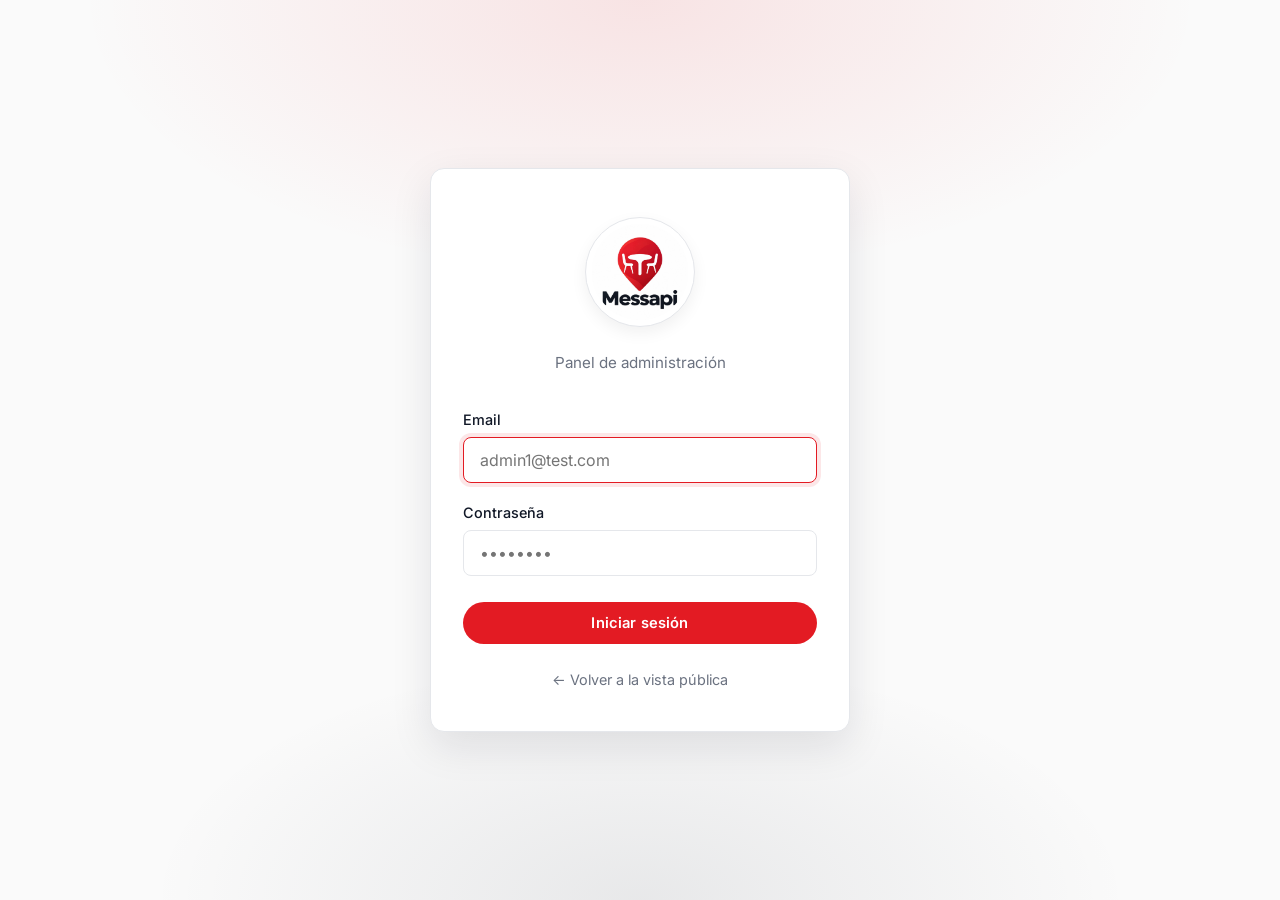
==== commit 21876f00: "feat(web): nuevo logo, paleta de colores roja, buscador de mesas exacto y rediseño del panel de cont" ====
--- a/index.html
+++ b/index.html
@@ -4,131 +4,61 @@
 <head>
     <meta charset="UTF-8">
     <meta name="viewport" content="width=device-width, initial-scale=1.0">
-
-    <title>Messapi | Encontrá tu restaurante</title>
-
-    <link rel="stylesheet" href="main.css">
+    <title>Iniciar sesión — Mesas Disponibles</title>
+    <link rel="preconnect" href="https://fonts.googleapis.com">
+    <link rel="preconnect" href="https://fonts.gstatic.com" crossorigin>
+    <link
+        href="https://fonts.googleapis.com/css2?family=Playfair+Display:wght@600;700&family=Inter:wght@400;500;600;700&display=swap"
+        rel="stylesheet">
+    <link rel="stylesheet" href="css/main.css">
+    <link rel="stylesheet" href="css/components.css">
 </head>
 
-<body class="pagina-publica">
+<body class="auth-page">
 
-    <!-- ==========================================
-         HEADER
-    =========================================== -->
+    <main class="auth-container">
+        <div class="auth-card">
+            <!-- Logo en círculo (más grande para Desktop) -->
+            <div style="display: flex; justify-content: center; margin-bottom: 24px; margin-top: 8px;">
+                <div style="width: 110px; height: 110px; border-radius: 50%; overflow: hidden; display: flex; align-items: center; justify-content: center; background: #ffffff; border: 1px solid #e5e7eb; padding: 6px; box-shadow: 0 6px 16px rgba(0,0,0,0.06);">
+                    <img src="assets/logo.jpeg" alt="Messapi" style="width: 100%; height: 100%; object-fit: contain; border-radius: 50%;">
+                </div>
+            </div>
+            <p class="auth-subtitle">Panel de administración</p>
 
-    <header class="publico-header">
+            <form id="login-form" novalidate>
+                <div class="form-group">
+                    <label for="email">Email</label>
+                    <input type="email" id="email" name="email" required placeholder="admin1@test.com"
+                        autocomplete="email" autofocus>
+                </div>
 
-        <div class="contenedor publico-header-contenido">
+                <div class="form-group">
+                    <label for="password">Contraseña</label>
+                    <input type="password" id="password" name="password" required placeholder="••••••••"
+                        autocomplete="current-password">
+                </div>
 
-            <div class="publico-marca">
+                <button type="submit" class="btn btn-primary btn-block" id="login-btn">
+                    Iniciar sesión
+                </button>
 
-                <h1>Messapi</h1>
+                <div id="form-error" class="form-error" hidden></div>
+            </form>
 
-                <p>
-                    Encontrá dónde comer sin dar vueltas.
-                </p>
-
-            </div>
-
-            <a href="login.html" class="publico-login">
-                Soy restaurante
-            </a>
-
+            <p class="auth-footer">
+                <a href="public.html">← Volver a la vista pública</a>
+            </p>
         </div>
-
-    </header>
-
-
-    <!-- ==========================================
-         CONTENIDO PRINCIPAL
-    =========================================== -->
-
-    <main class="contenedor publico-contenido">
-
-
-        <!-- PRESENTACIÓN -->
-
-        <section class="publico-presentacion">
-
-            <h2>¿Dónde comemos?</h2>
-
-            <p>
-                Buscá un restaurante y consultá rápidamente
-                si tiene capacidad disponible.
-            </p>
-
-        </section>
-
-
-        <!-- ==========================================
-             BUSCADOR
-        =========================================== -->
-
-        <section class="publico-buscador">
-
-            <div class="campo-busqueda">
-
-                <span class="icono-busqueda">
-                    🔎
-                </span>
-
-                <input type="text" id="buscador" placeholder="Buscar restaurante..." autocomplete="off">
-
-            </div>
-
-        </section>
-
-
-        <!-- ==========================================
-             MENSAJES
-        =========================================== -->
-
-        <section id="mensaje" class="publico-mensaje">
-
-            <p>
-                Cargando restaurantes...
-            </p>
-
-        </section>
-
-
-        <!-- ==========================================
-             RESULTADOS
-        =========================================== -->
-
-        <section class="publico-resultados">
-
-            <div class="publico-resultados-titulo">
-
-                <h2>
-                    Restaurantes
-                </h2>
-
-                <p id="cantidad-resultados">
-                </p>
-
-            </div>
-
-
-            <!--
-                Las tarjetas de restaurantes
-                se generan desde main.js
-            -->
-
-            <div id="restaurantes" class="publico-grid">
-            </div>
-
-        </section>
-
     </main>
 
-
-    <!-- ==========================================
-         JAVASCRIPT
-    =========================================== -->
-
-    <script src="main.js"></script>
-
+    <script src="js/config.js"></script>
+    <script src="js/utils/session.js"></script>
+    <script src="js/utils/ui.js"></script>
+    <script src="js/utils/guard.js"></script>
+    <script src="js/services/client.js"></script>
+    <script src="js/services/auth.js"></script>
+    <script src="js/pages/login.js"></script>
 </body>
 
 </html>
--- a/css/main.css
+++ b/css/main.css
@@ -0,0 +1,1449 @@
+/* =========================================================
+   Reset y variables
+   ========================================================= */
+*, *::before, *::after {
+    box-sizing: border-box;
+    margin: 0;
+    padding: 0;
+}
+
+:root {
+    /* Paleta principal (Basada en el Logo Messapi) */
+    --wine:        #E31B23; /* Rojo vibrante */
+    --wine-dark:   #B31218; /* Rojo oscuro para hover */
+    --wine-light:  #FDECEC; /* Rojo muy claro para fondos */
+
+    --ink:         #111827; /* Negro del texto Messapi */
+    --ink-soft:    #374151;
+    --muted:       #6B7280;
+    --muted-soft:  #9CA3AF;
+
+    --gold:        #111827; /* Negro para mantener la elegancia */
+    --gold-soft:   #E5E7EB;
+
+    --cream:       #FAFAFA;
+    --surface:     #FFFFFF;
+    --border:      #E5E7EB;
+    --border-dark: #D1D5DB;
+
+    /* Estados */
+    --success:     #2E7D32;
+    --success-bg:  #E8F5E9;
+    --warning:     #E65100;
+    --warning-bg:  #FFF3E0;
+    --danger:      #C62828;
+    --danger-bg:   #FFEBEE;
+    --info:        #1565C0;
+    --info-bg:     #E3F2FD;
+    --muted-bg:    #F3F4F6;
+
+    /* Radios y sombras */
+    --radius:      14px;
+    --radius-sm:   8px;
+    --radius-full: 999px;
+
+    --shadow-sm:   0 1px 3px rgba(17, 24, 39, 0.04);
+    --shadow-md:   0 4px 14px rgba(17, 24, 39, 0.06);
+    --shadow-lg:   0 14px 40px rgba(17, 24, 39, 0.10);
+
+    /* Tipografía */
+    --font-display: 'Playfair Display', Georgia, serif;
+    --font-sans:    'Inter', -apple-system, BlinkMacSystemFont, 'Segoe UI', Roboto, sans-serif;
+}
+
+/* El atributo hidden siempre oculta */
+[hidden] { display: none !important; }
+
+html {
+    font-family: var(--font-sans);
+    color: var(--ink);
+    background: var(--cream);
+    line-height: 1.6;
+    -webkit-font-smoothing: antialiased;
+    -moz-osx-font-smoothing: grayscale;
+}
+
+body { min-height: 100vh; }
+
+a { color: var(--wine); text-decoration: none; transition: color 0.15s; }
+a:hover { color: var(--wine-dark); text-decoration: none; }
+
+.container {
+    width: 100%;
+    max-width: 1200px;
+    margin: 0 auto;
+    padding: 0 24px;
+}
+
+/* =========================================================
+   HEADER PÚBLICO
+   ========================================================= */
+.app-header {
+    background: rgba(255, 255, 255, 0.95);
+    backdrop-filter: saturate(180%) blur(10px);
+    -webkit-backdrop-filter: saturate(180%) blur(10px);
+    border-bottom: 1px solid var(--border);
+    position: sticky;
+    top: 0;
+    z-index: 100;
+}
+
+.app-header__inner {
+    display: flex;
+    align-items: center;
+    justify-content: space-between;
+    height: 72px;
+}
+
+.app-header__logo {
+    display: flex;
+    align-items: center;
+    gap: 10px;
+    font-family: var(--font-display);
+    font-size: 1.25rem;
+    font-weight: 700;
+    color: var(--ink);
+    letter-spacing: -0.01em;
+}
+.app-header__logo:hover { color: var(--wine); }
+
+.logo-icon { font-size: 1.5rem; }
+.logo-text { line-height: 1; }
+.app-header__nav { display: flex; gap: 10px; }
+
+/* =========================================================
+   HERO PÚBLICO
+   ========================================================= */
+.hero {
+    position: relative;
+    padding: 72px 0 56px;
+    background:
+        radial-gradient(900px 320px at 50% 0%, rgba(227, 27, 35, 0.08) 0%, transparent 70%),
+        radial-gradient(700px 240px at 80% 100%, rgba(17, 24, 39, 0.05) 0%, transparent 70%),
+        var(--cream);
+    text-align: center;
+}
+
+.hero__inner { position: relative; z-index: 1; }
+
+.hero__eyebrow {
+    display: inline-block;
+    font-size: 0.78rem;
+    font-weight: 600;
+    letter-spacing: 0.15em;
+    text-transform: uppercase;
+    color: var(--wine);
+    padding: 6px 16px;
+    background: var(--wine-light);
+    border-radius: var(--radius-full);
+    margin-bottom: 18px;
+}
+
+.hero__title {
+    font-family: var(--font-display);
+    font-size: 3rem;
+    font-weight: 700;
+    line-height: 1.1;
+    letter-spacing: -0.02em;
+    color: var(--ink);
+    margin-bottom: 14px;
+}
+
+.hero__title::after {
+    content: '';
+    display: block;
+    width: 60px;
+    height: 3px;
+    background: var(--gold);
+    margin: 18px auto 0;
+    border-radius: 2px;
+}
+
+.hero__subtitle {
+    color: var(--muted);
+    font-size: 1.08rem;
+    max-width: 560px;
+    margin: 0 auto;
+    line-height: 1.6;
+}
+
+/* =========================================================
+   STATS PÚBLICOS
+   ========================================================= */
+.stats-section {
+    margin-top: -32px;
+    margin-bottom: 40px;
+    position: relative;
+    z-index: 2;
+}
+
+.stats-grid {
+    display: grid;
+    grid-template-columns: repeat(3, 1fr);
+    gap: 16px;
+}
+
+.stat-card {
+    background: var(--surface);
+    border: 1px solid var(--border);
+    border-radius: var(--radius);
+    padding: 22px 20px;
+    box-shadow: var(--shadow-md);
+    text-align: center;
+    transition: transform 0.2s, box-shadow 0.2s;
+}
+.stat-card:hover {
+    transform: translateY(-2px);
+    box-shadow: var(--shadow-lg);
+}
+
+.stat-card__icon { font-size: 1.6rem; margin-bottom: 8px; line-height: 1; }
+
+.stat-card__value {
+    font-family: var(--font-display);
+    font-size: 2rem;
+    font-weight: 700;
+    color: var(--wine);
+    line-height: 1.1;
+    margin-bottom: 4px;
+    letter-spacing: -0.02em;
+}
+
+.stat-card__value--text {
+    font-size: 1.1rem;
+    color: var(--ink);
+    white-space: nowrap;
+    overflow: hidden;
+    text-overflow: ellipsis;
+    max-width: 100%;
+    padding: 0 8px;
+}
+
+.stat-card__label {
+    font-size: 0.78rem;
+    color: var(--muted);
+    text-transform: uppercase;
+    letter-spacing: 0.08em;
+    font-weight: 600;
+}
+
+/* =========================================================
+   BOTONES
+   ========================================================= */
+.btn {
+    display: inline-flex;
+    align-items: center;
+    justify-content: center;
+    gap: 6px;
+    padding: 11px 22px;
+    font-size: 0.92rem;
+    font-weight: 600;
+    font-family: inherit;
+    border: 1px solid transparent;
+    border-radius: var(--radius-full);
+    cursor: pointer;
+    transition: background 0.15s, border-color 0.15s, color 0.15s, opacity 0.15s, transform 0.1s;
+    text-decoration: none;
+    white-space: nowrap;
+    letter-spacing: 0.01em;
+}
+.btn:disabled { opacity: 0.6; cursor: not-allowed; }
+.btn:active:not(:disabled) { transform: translateY(1px); }
+
+.btn-primary { background: var(--wine); color: #fff; }
+.btn-primary:hover:not(:disabled) { background: var(--wine-dark); }
+
+.btn-outline {
+    background: transparent;
+    border-color: var(--border-dark);
+    color: var(--ink);
+}
+.btn-outline:hover {
+    background: var(--wine);
+    border-color: var(--wine);
+    color: #fff;
+}
+
+.btn-sm { padding: 9px 18px; font-size: 0.85rem; }
+.btn-block { width: 100%; margin-top: 8px; }
+
+/* =========================================================
+   ESTADOS (loading / error / empty)
+   ========================================================= */
+.state-block {
+    text-align: center;
+    padding: 80px 20px;
+    color: var(--muted);
+    font-size: 1rem;
+}
+
+.state-block--error { color: var(--danger); }
+.state-block--error p { margin-bottom: 20px; }
+
+.empty-icon {
+    font-size: 3rem;
+    margin-bottom: 14px;
+    opacity: 0.4;
+}
+
+/* =========================================================
+   GRID PÚBLICO
+   ========================================================= */
+.public-main { padding-bottom: 60px; }
+
+.cards-grid {
+    display: grid;
+    grid-template-columns: repeat(auto-fill, minmax(340px, 1fr));
+    gap: 24px;
+}
+
+/* =========================================================
+   FOOTER
+   ========================================================= */
+.app-footer {
+    margin-top: 60px;
+    padding: 32px 0;
+    border-top: 1px solid var(--border);
+    text-align: center;
+    color: var(--muted);
+    font-size: 0.88rem;
+    background: var(--surface);
+}
+
+/* =========================================================
+   AUTENTICACIÓN (LOGIN)
+   ========================================================= */
+.auth-page {
+    display: flex;
+    align-items: center;
+    justify-content: center;
+    min-height: 100vh;
+    padding: 24px;
+    background:
+        radial-gradient(800px 400px at 50% 0%, rgba(227, 27, 35, 0.10) 0%, transparent 70%),
+        radial-gradient(700px 350px at 50% 100%, rgba(17, 24, 39, 0.08) 0%, transparent 70%),
+        var(--cream);
+}
+
+.auth-container { width: 100%; max-width: 420px; }
+
+.auth-card {
+    background: var(--surface);
+    border: 1px solid var(--border);
+    border-radius: var(--radius);
+    padding: 40px 32px;
+    box-shadow: var(--shadow-lg);
+}
+
+.auth-logo {
+    text-align: center;
+    font-size: 2.5rem;
+    margin-bottom: 8px;
+    line-height: 1;
+}
+
+.auth-title {
+    font-family: var(--font-display);
+    font-size: 1.75rem;
+    font-weight: 700;
+    text-align: center;
+    color: var(--ink);
+    letter-spacing: -0.01em;
+    margin-bottom: 6px;
+}
+
+.auth-subtitle {
+    text-align: center;
+    color: var(--muted);
+    font-size: 0.95rem;
+    margin-bottom: 32px;
+}
+
+.auth-footer {
+    margin-top: 24px;
+    text-align: center;
+    font-size: 0.9rem;
+}
+
+.auth-footer a { color: var(--muted); transition: color 0.15s; }
+.auth-footer a:hover { color: var(--wine); }
+
+.auth-card .form-group { margin-bottom: 18px; }
+
+.auth-card .form-group label {
+    display: block;
+    margin-bottom: 6px;
+    font-weight: 500;
+    font-size: 0.9rem;
+    color: var(--ink);
+}
+
+.auth-card .form-group input {
+    width: 100%;
+    padding: 12px 16px;
+    border: 1px solid var(--border);
+    border-radius: var(--radius-sm);
+    font-size: 1rem;
+    font-family: inherit;
+    background: var(--surface);
+    color: var(--ink);
+    transition: border-color 0.15s, box-shadow 0.15s;
+}
+
+.auth-card .form-group input:focus {
+    outline: none;
+    border-color: var(--wine);
+    box-shadow: 0 0 0 4px rgba(227, 27, 35, 0.10);
+}
+
+/* =========================================================
+   FORMULARIO — Mensaje de error
+   ========================================================= */
+.form-error {
+    margin-top: 14px;
+    padding: 12px 14px;
+    background: var(--danger-bg);
+    border: 1px solid var(--danger);
+    border-radius: var(--radius-sm);
+    color: var(--danger);
+    font-size: 0.9rem;
+}
+
+/* =========================================================
+   MODAL (base)
+   ========================================================= */
+.modal-overlay {
+    position: fixed;
+    inset: 0;
+    background: rgba(17, 24, 39, 0.5);
+    display: flex;
+    align-items: center;
+    justify-content: center;
+    padding: 20px;
+    z-index: 1000;
+    animation: fadeIn 0.2s ease-out;
+}
+
+@keyframes fadeIn {
+    from { opacity: 0; }
+    to   { opacity: 1; }
+}
+
+.modal {
+    background: var(--surface);
+    border-radius: var(--radius);
+    padding: 32px;
+    max-width: 480px;
+    width: 100%;
+    box-shadow: var(--shadow-lg);
+    animation: modalIn 0.25s cubic-bezier(0.4, 0, 0.2, 1);
+    max-height: calc(100vh - 40px);
+    overflow-y: auto;
+}
+
+@keyframes modalIn {
+    from { opacity: 0; transform: translateY(12px) scale(0.98); }
+    to   { opacity: 1; transform: translateY(0) scale(1); }
+}
+
+.modal--large {
+    max-width: 560px;
+    min-height: 520px;
+    display: flex;
+    flex-direction: column;
+}
+
+.modal--large .tab-panel {
+    flex: 1;
+}
+
+.modal__header {
+    display: flex;
+    align-items: center;
+    justify-content: space-between;
+    margin-bottom: 20px;
+}
+
+.modal__header .modal__title { margin-bottom: 0; }
+
+.modal__close {
+    background: transparent;
+    border: none;
+    font-size: 1.2rem;
+    color: var(--muted);
+    cursor: pointer;
+    padding: 4px 8px;
+    border-radius: 4px;
+    transition: background 0.15s, color 0.15s;
+}
+.modal__close:hover {
+    background: var(--cream);
+    color: var(--ink);
+}
+
+.modal__title {
+    font-family: var(--font-display);
+    font-size: 1.5rem;
+    font-weight: 700;
+    color: var(--ink);
+    margin-bottom: 6px;
+    letter-spacing: -0.01em;
+}
+
+.modal__message {
+    color: var(--muted);
+    font-size: 0.92rem;
+    margin-bottom: 24px;
+}
+
+.modal .form-group { margin-bottom: 16px; }
+
+.modal .form-group label {
+    display: block;
+    margin-bottom: 6px;
+    font-weight: 500;
+    font-size: 0.88rem;
+    color: var(--ink);
+}
+
+.modal .form-group input,
+.modal .form-group textarea {
+    width: 100%;
+    padding: 11px 14px;
+    border: 1px solid var(--border);
+    border-radius: var(--radius-sm);
+    font-size: 0.95rem;
+    font-family: inherit;
+    background: var(--surface);
+    color: var(--ink);
+    transition: border-color 0.15s, box-shadow 0.15s;
+    resize: vertical;
+}
+
+.modal .form-group input:focus,
+.modal .form-group textarea:focus {
+    outline: none;
+    border-color: var(--wine);
+    box-shadow: 0 0 0 4px rgba(227, 27, 35, 0.10);
+}
+
+.modal__actions {
+    display: flex;
+    gap: 10px;
+    justify-content: flex-end;
+    margin-top: 24px;
+}
+
+.modal__actions .btn { min-width: 120px; }
+
+/* =========================================================
+   PANEL DE MESAS — Navbar
+   ========================================================= */
+.app-navbar {
+    background: var(--surface);
+    border-bottom: 1px solid var(--border);
+    position: sticky;
+    top: 0;
+    z-index: 100;
+    box-shadow: var(--shadow-sm);
+}
+
+.app-navbar__inner {
+    max-width: 1200px;
+    margin: 0 auto;
+    padding: 0 24px;
+    height: 64px;
+    display: flex;
+    align-items: center;
+    justify-content: space-between;
+}
+
+.app-navbar__brand {
+    display: flex;
+    align-items: center;
+    gap: 10px;
+    font-family: var(--font-display);
+    font-size: 1.15rem;
+    font-weight: 700;
+    color: var(--ink);
+}
+
+.app-navbar__badge {
+    font-family: var(--font-sans);
+    font-size: 0.65rem;
+    font-weight: 700;
+    letter-spacing: 0.1em;
+    text-transform: uppercase;
+    color: var(--wine);
+    background: var(--wine-light);
+    padding: 3px 8px;
+    border-radius: 4px;
+    margin-left: 4px;
+}
+
+.app-navbar__actions {
+    display: flex;
+    align-items: center;
+    gap: 8px;
+}
+
+.navbar-btn {
+    display: inline-flex;
+    align-items: center;
+    gap: 8px;
+    padding: 8px 14px;
+    border-radius: var(--radius-sm);
+    border: 1px solid transparent;
+    background: transparent;
+    color: var(--ink);
+    font-family: inherit;
+    font-size: 0.88rem;
+    font-weight: 500;
+    letter-spacing: 0.01em;
+    cursor: pointer;
+    text-decoration: none;
+    transition: background 0.15s, border-color 0.15s, color 0.15s;
+}
+
+.navbar-btn:hover {
+    background: var(--cream);
+    border-color: var(--border);
+    text-decoration: none;
+    color: var(--ink);
+}
+
+.navbar-btn.is-active {
+    background: var(--wine);
+    color: #fff;
+    border-color: var(--wine);
+}
+.navbar-btn.is-active:hover {
+    background: var(--wine-dark);
+    border-color: var(--wine-dark);
+    color: #fff;
+}
+
+.navbar-btn--danger:hover {
+    background: var(--danger-bg);
+    border-color: var(--danger);
+    color: var(--danger);
+}
+
+.navbar-btn__icon {
+    width: 18px;
+    height: 18px;
+    flex-shrink: 0;
+    display: block;
+    font-size: 1rem;
+    line-height: 1;
+}
+
+/* =========================================================
+   PANEL DE MESAS — Layout
+   ========================================================= */
+.tables-panel {
+    max-width: 1200px;
+    margin: 0 auto;
+    padding: 32px 24px 72px;
+}
+
+.tables-hero { margin-bottom: 32px; }
+
+.tables-hero__title {
+    font-family: var(--font-display);
+    font-size: 1.5rem;
+    font-weight: 700;
+    letter-spacing: 0.02em;
+    color: var(--ink);
+    margin-bottom: 6px;
+    text-transform: uppercase;
+}
+
+.tables-hero__subtitle {
+    color: var(--muted);
+    font-size: 0.95rem;
+}
+
+/* =========================================================
+   PANEL DE MESAS — Grid y círculos 3D con sillas
+   ========================================================= */
+.tables-grid {
+    display: grid;
+    grid-template-columns: repeat(auto-fill, minmax(110px, 1fr));
+    gap: 26px;
+    margin-bottom: 48px;
+    padding: 20px 0;
+}
+
+.table-circle {
+    aspect-ratio: 1;
+    border-radius: 50%;
+    border: none;
+    cursor: pointer;
+    display: flex;
+    flex-direction: column;
+    align-items: center;
+    justify-content: center;
+    gap: 2px;
+    padding: 0;
+    position: relative;
+    font-family: var(--font-display);
+    font-weight: 700;
+    color: #fff;
+    text-shadow: 0 2px 3px rgba(0, 0, 0, 0.35);
+    transition: transform 0.15s cubic-bezier(0.4, 0, 0.2, 1), box-shadow 0.2s ease, filter 0.2s ease;
+    will-change: transform;
+    -webkit-tap-highlight-color: transparent;
+    outline: none;
+}
+
+/* Brillo superior (glossy) */
+.table-circle::before {
+    content: '';
+    position: absolute;
+    top: 6%;
+    left: 15%;
+    right: 15%;
+    height: 38%;
+    border-radius: 50%;
+    background: linear-gradient(180deg, rgba(255, 255, 255, 0.55) 0%, rgba(255, 255, 255, 0.05) 100%);
+    pointer-events: none;
+}
+
+/* Sombra interna (volumen) */
+.table-circle::after {
+    content: '';
+    position: absolute;
+    bottom: 4%;
+    left: 20%;
+    right: 20%;
+    height: 22%;
+    border-radius: 50%;
+    background: radial-gradient(ellipse at center, rgba(0, 0, 0, 0.18) 0%, transparent 70%);
+    pointer-events: none;
+}
+
+.table-circle__number {
+    line-height: 1;
+    position: relative;
+    z-index: 1;
+    font-size: 1.9rem;
+    font-feature-settings: "tnum";
+    letter-spacing: -0.02em;
+}
+
+.table-circle__chairs {
+    line-height: 1;
+    position: relative;
+    z-index: 1;
+    font-family: var(--font-sans);
+    font-size: 0.7rem;
+    font-weight: 600;
+    letter-spacing: 0.02em;
+    opacity: 0.95;
+    text-transform: lowercase;
+    white-space: nowrap;
+}
+
+/* Estados */
+.table-circle--available {
+    background: radial-gradient(circle at 30% 25%, #4ade80 0%, #16a34a 55%, #15803d 100%);
+    box-shadow: 0 1px 0 rgba(255, 255, 255, 0.4) inset, 0 -3px 6px rgba(0, 0, 0, 0.15) inset, 0 8px 18px rgba(22, 163, 74, 0.35), 0 3px 6px rgba(0, 0, 0, 0.10);
+}
+
+.table-circle--occupied {
+    background: radial-gradient(circle at 30% 25%, #f87171 0%, #dc2626 55%, #b91c1c 100%);
+    box-shadow: 0 1px 0 rgba(255, 255, 255, 0.4) inset, 0 -3px 6px rgba(0, 0, 0, 0.15) inset, 0 8px 18px rgba(220, 38, 38, 0.35), 0 3px 6px rgba(0, 0, 0, 0.10);
+}
+
+.table-circle--reserved {
+    background: radial-gradient(circle at 30% 25%, #fcd34d 0%, #f59e0b 55%, #d97706 100%);
+    box-shadow: 0 1px 0 rgba(255, 255, 255, 0.5) inset, 0 -3px 6px rgba(0, 0, 0, 0.15) inset, 0 8px 18px rgba(245, 158, 11, 0.40), 0 3px 6px rgba(0, 0, 0, 0.10);
+    color: #7c2d12;
+    text-shadow: 0 1px 1px rgba(255, 255, 255, 0.3);
+}
+
+/* Hover */
+.table-circle:hover:not(:disabled) { transform: translateY(-4px) scale(1.04); }
+.table-circle--available:hover:not(:disabled) { box-shadow: 0 1px 0 rgba(255, 255, 255, 0.5) inset, 0 -3px 6px rgba(0, 0, 0, 0.15) inset, 0 14px 28px rgba(22, 163, 74, 0.50), 0 5px 10px rgba(0, 0, 0, 0.12); }
+.table-circle--occupied:hover:not(:disabled) { box-shadow: 0 1px 0 rgba(255, 255, 255, 0.5) inset, 0 -3px 6px rgba(0, 0, 0, 0.15) inset, 0 14px 28px rgba(220, 38, 38, 0.50), 0 5px 10px rgba(0, 0, 0, 0.12); }
+.table-circle--reserved:hover:not(:disabled) { box-shadow: 0 1px 0 rgba(255, 255, 255, 0.5) inset, 0 -3px 6px rgba(0, 0, 0, 0.15) inset, 0 14px 28px rgba(245, 158, 11, 0.55), 0 5px 10px rgba(0, 0, 0, 0.12); }
+
+/* Active */
+.table-circle:active:not(:disabled) { transform: translateY(-1px) scale(0.97); transition: transform 0.05s ease; }
+
+/* Focus */
+.table-circle:focus-visible { box-shadow: 0 1px 0 rgba(255, 255, 255, 0.5) inset, 0 -3px 6px rgba(0, 0, 0, 0.15) inset, 0 0 0 4px rgba(227, 27, 35, 0.35), 0 8px 18px rgba(0, 0, 0, 0.20); }
+
+/* Disabled */
+.table-circle:disabled { opacity: 0.55; cursor: wait; transform: none !important; filter: grayscale(0.3); }
+
+/* =========================================================
+   PANEL DE MESAS — Leyenda
+   ========================================================= */
+.legend {
+    display: flex;
+    justify-content: center;
+    gap: 28px;
+    flex-wrap: wrap;
+    padding: 20px;
+    background: var(--surface);
+    border: 1px solid var(--border);
+    border-radius: var(--radius);
+    box-shadow: var(--shadow-sm);
+}
+
+.legend__item {
+    display: inline-flex;
+    align-items: center;
+    gap: 8px;
+    font-size: 0.9rem;
+    font-weight: 500;
+    color: var(--ink);
+    text-transform: uppercase;
+    letter-spacing: 0.05em;
+}
+
+.legend__dot { width: 14px; height: 14px; border-radius: 50%; display: inline-block; }
+.legend__dot--available { background: #16a34a; }
+.legend__dot--occupied  { background: #dc2626; }
+.legend__dot--reserved  { background: #f59e0b; }
+
+/* =========================================================
+   MODAL — Tabs
+   ========================================================= */
+.tabs { display: flex; gap: 4px; border-bottom: 1px solid var(--border); margin-bottom: 24px; }
+
+.tab {
+    padding: 10px 18px;
+    border: none;
+    background: transparent;
+    font-family: inherit;
+    font-size: 0.92rem;
+    font-weight: 500;
+    color: var(--muted);
+    cursor: pointer;
+    border-bottom: 2px solid transparent;
+    margin-bottom: -1px;
+    transition: color 0.15s, border-color 0.15s;
+}
+
+.tab:hover { color: var(--ink); }
+.tab.is-active { color: var(--wine); border-bottom-color: var(--wine); font-weight: 600; }
+.tab-panel { display: none; }
+.tab-panel.is-active { display: block; }
+
+/* =========================================================
+   NUMBERBOX
+   ========================================================= */
+.numberbox {
+    display: inline-flex;
+    align-items: center;
+    gap: 0;
+    border: 1px solid var(--border);
+    border-radius: var(--radius-sm);
+    background: var(--surface);
+    overflow: hidden;
+    transition: border-color 0.15s, box-shadow 0.15s;
+}
+
+.numberbox:focus-within { border-color: var(--wine); box-shadow: 0 0 0 4px rgba(227, 27, 35, 0.10); }
+
+.numberbox__btn {
+    width: 48px;
+    height: 48px;
+    display: inline-flex;
+    align-items: center;
+    justify-content: center;
+    background: var(--cream);
+    border: none;
+    color: var(--ink);
+    font-size: 1.4rem;
+    font-weight: 600;
+    cursor: pointer;
+    transition: background 0.15s, color 0.15s;
+    font-family: inherit;
+    user-select: none;
+    line-height: 1;
+}
+
+.numberbox__btn:hover { background: var(--wine-light); color: var(--wine); }
+.numberbox__btn:active { background: var(--gold-soft); }
+
+.numberbox__input {
+    width: 72px;
+    height: 48px;
+    border: none;
+    border-left: 1px solid var(--border);
+    border-right: 1px solid var(--border);
+    background: var(--surface);
+    color: var(--ink);
+    font-size: 1.05rem;
+    font-weight: 600;
+    text-align: center;
+    font-family: inherit;
+    outline: none;
+    -moz-appearance: textfield;
+}
+
+.numberbox__input::-webkit-outer-spin-button,
+.numberbox__input::-webkit-inner-spin-button { -webkit-appearance: none; margin: 0; }
+
+.numberbox__hint { margin-top: 14px; color: var(--muted); font-size: 0.9rem; }
+.numberbox__hint strong { color: var(--ink); font-weight: 600; }
+
+.numberbox__label {
+    display: block;
+    margin-bottom: 12px;
+    font-family: var(--font-sans);
+    font-size: 0.9rem;
+    font-weight: 500;
+    color: var(--ink);
+    text-align: center;
+}
+
+/* =========================================================
+   TOASTS
+   ========================================================= */
+.toast {
+    position: fixed;
+    top: 20px;
+    right: 20px;
+    padding: 12px 18px;
+    border-radius: var(--radius-sm);
+    color: #fff;
+    font-size: 0.9rem;
+    font-weight: 500;
+    box-shadow: var(--shadow-lg);
+    z-index: 10000;
+    animation: slideIn 0.25s ease-out;
+    max-width: 340px;
+}
+
+.toast-success { background: var(--success); }
+.toast-error   { background: var(--danger);  }
+.toast-info    { background: var(--info);    }
+
+.toast-available { background: #16a34a; }
+.toast-occupied  { background: #dc2626; }
+.toast-reserved  { background: #f59e0b; }
+
+.toast-hide { opacity: 0; transform: translateX(20px); transition: opacity 0.3s, transform 0.3s; }
+
+@keyframes slideIn {
+    from { opacity: 0; transform: translateX(20px); }
+    to   { opacity: 1; transform: translateX(0);    }
+}
+
+/* =========================================================
+   TOGGLE ON/OFF (abierto / cerrado)
+   ========================================================= */
+.tables-hero__head {
+    display: flex;
+    align-items: center;
+    justify-content: space-between;
+    gap: 16px;
+    flex-wrap: wrap;
+    margin-bottom: 8px;
+}
+
+.tables-hero__head-left {
+    display: flex;
+    align-items: center;
+    gap: 18px;
+    flex-wrap: wrap;
+    min-width: 0;
+}
+
+.tables-hero__head .tables-hero__title { margin-bottom: 0; }
+
+.toggle {
+    display: inline-flex;
+    align-items: center;
+    gap: 10px;
+    cursor: pointer;
+    user-select: none;
+    -webkit-tap-highlight-color: transparent;
+    position: relative;
+}
+
+.toggle input { position: absolute; opacity: 0; width: 0; height: 0; }
+
+.toggle__track {
+    position: relative;
+    display: inline-block;
+    width: 52px;
+    height: 28px;
+    background: #dc2626;
+    border-radius: 999px;
+    transition: background 0.25s ease;
+    flex-shrink: 0;
+    box-shadow: inset 0 2px 4px rgba(0, 0, 0, 0.1);
+}
+
+.toggle__thumb {
+    position: absolute;
+    top: 3px;
+    left: 3px;
+    width: 22px;
+    height: 22px;
+    background: #fff;
+    border-radius: 50%;
+    box-shadow: 0 2px 4px rgba(0, 0, 0, 0.2);
+    transition: transform 0.25s cubic-bezier(0.4, 0, 0.2, 1);
+}
+
+.toggle input:checked + .toggle__track { background: #16a34a; }
+.toggle input:checked + .toggle__track .toggle__thumb { transform: translateX(24px); }
+
+.toggle input:focus-visible + .toggle__track {
+    box-shadow: inset 0 2px 4px rgba(0, 0, 0, 0.1), 0 0 0 4px rgba(227, 27, 35, 0.15);
+}
+
+.toggle__label {
+    font-family: var(--font-sans);
+    font-size: 0.9rem;
+    font-weight: 600;
+    letter-spacing: 0.02em;
+    color: #dc2626;
+    transition: color 0.2s;
+    min-width: 70px;
+}
+
+.toggle input:checked ~ .toggle__label { color: #16a34a; }
+.toggle input:disabled + .toggle__track { opacity: 0.5; cursor: wait; }
+
+/* =========================================================
+   MODAL EDITAR — Extras (pestaña Eliminar)
+   ========================================================= */
+.remove-info {
+    text-align: center;
+    color: var(--muted);
+    font-size: 0.92rem;
+    padding: 12px 16px;
+    background: var(--cream);
+    border-radius: var(--radius-sm);
+    margin-bottom: 8px;
+}
+
+.remove-info strong {
+    color: var(--wine);
+    font-family: var(--font-display);
+    font-size: 1.05rem;
+    font-weight: 700;
+}
+
+/* =========================================================
+   PUNTITO DE ESTADO (abierto / cerrado)
+   ========================================================= */
+.status-dot {
+    display: inline-block;
+    width: 14px;
+    height: 14px;
+    border-radius: 50%;
+    flex-shrink: 0;
+    box-shadow: 0 0 0 3px rgba(255, 255, 255, 0.9), 0 1px 3px rgba(0, 0, 0, 0.15);
+    margin-top: 4px;
+}
+
+.status-dot--open { background: #16a34a; animation: statusPulse 2s ease-in-out infinite; }
+.status-dot--closed { background: #dc2626; }
+
+@keyframes statusPulse {
+    0%, 100% { box-shadow: 0 0 0 3px rgba(255, 255, 255, 0.9), 0 0 0 0 rgba(22, 163, 74, 0.5), 0 1px 3px rgba(0, 0, 0, 0.15); }
+    50% { box-shadow: 0 0 0 3px rgba(255, 255, 255, 0.9), 0 0 0 8px rgba(22, 163, 74, 0), 0 1px 3px rgba(0, 0, 0, 0.15); }
+}
+
+/* =========================================================
+   RESPONSIVE
+   ========================================================= */
+@media (max-width: 900px) {
+    .stats-grid { gap: 12px; }
+}
+
+@media (max-width: 720px) {
+    .app-header__inner { height: 64px; }
+    .hero { padding: 48px 0 40px; }
+    .hero__title { font-size: 2rem; }
+    .hero__title::after { margin-top: 14px; }
+    .hero__subtitle { font-size: 1rem; }
+
+    .stats-grid { grid-template-columns: 1fr; gap: 10px; }
+    .stats-section { margin-top: -20px; margin-bottom: 28px; }
+
+    .cards-grid { grid-template-columns: 1fr; }
+    .modal { padding: 24px; }
+
+    .app-navbar__inner { padding: 0 16px; }
+    .navbar-btn__label { display: none; }
+    .navbar-btn { padding: 8px 10px; }
+
+    .tables-panel { padding: 24px 16px 48px; }
+    .tables-hero__title { font-size: 1.2rem; }
+
+    .tables-grid { grid-template-columns: repeat(auto-fill, minmax(82px, 1fr)); gap: 18px; padding: 12px 0; }
+
+    .table-circle__number { font-size: 1.4rem; }
+    .table-circle__chairs { font-size: 0.6rem; }
+
+    .legend { gap: 16px; padding: 16px; }
+    .legend__item { font-size: 0.78rem; }
+}
+
+/* =========================================================
+   REDISEÑO VISTA PÚBLICA (nueva estética editorial)
+   ========================================================= */
+body.public-page {
+    font-family: 'Plus Jakarta Sans', -apple-system, BlinkMacSystemFont, 'Segoe UI', Roboto, sans-serif;
+    background: var(--cream);
+    background-image:
+        radial-gradient(circle at 50% 0%, rgba(227, 27, 35, 0.05) 0%, transparent 45%),
+        radial-gradient(circle at 100% 100%, rgba(17, 24, 39, 0.03) 0%, transparent 40%);
+}
+
+.app-header {
+    background: rgba(255, 255, 255, 0.88);
+    backdrop-filter: saturate(180%) blur(10px);
+    -webkit-backdrop-filter: saturate(180%) blur(10px);
+    border-bottom: 1px solid var(--border);
+}
+
+.app-header__inner {
+    display: flex;
+    align-items: center;
+    justify-content: space-between;
+    gap: 24px;
+    height: 80px;
+}
+
+.app-header__logo { display: flex; align-items: center; gap: 12px; text-decoration: none; color: var(--ink); }
+.app-header__logo:hover { text-decoration: none; }
+
+.logo-mark-badge {
+    width: 44px;
+    height: 44px;
+    border-radius: 12px;
+    background: var(--wine);
+    color: #fff;
+    display: inline-flex;
+    align-items: center;
+    justify-content: center;
+    box-shadow: 0 4px 12px rgba(227, 27, 35, 0.20);
+    transition: transform 0.25s ease;
+    flex-shrink: 0;
+}
+.app-header__logo:hover .logo-mark-badge { transform: scale(1.05); }
+
+.app-header__brand { display: flex; flex-direction: column; line-height: 1.1; }
+
+.app-header__brand-title {
+    font-family: 'Playfair Display', Georgia, serif;
+    font-size: 1.4rem;
+    font-weight: 700;
+    letter-spacing: -0.02em;
+    color: var(--ink);
+    transition: color 0.2s ease;
+}
+.app-header__logo:hover .app-header__brand-title { color: var(--wine); }
+
+.app-header__brand-sub {
+    font-family: 'Plus Jakarta Sans', sans-serif;
+    font-size: 0.6rem;
+    font-weight: 600;
+    letter-spacing: 0.2em;
+    text-transform: uppercase;
+    color: var(--muted);
+    margin-top: 2px;
+}
+
+.app-header__meta { display: flex; align-items: center; gap: 8px; padding-left: 24px; border-left: 1px solid var(--border); flex: 1; }
+
+.meta-pill {
+    display: inline-flex;
+    align-items: center;
+    gap: 6px;
+    padding: 5px 12px;
+    border-radius: 999px;
+    background: rgba(255, 255, 255, 0.85);
+    border: 1px solid var(--border);
+    font-size: 0.72rem;
+    font-weight: 600;
+    color: #57534e;
+    white-space: nowrap;
+}
+
+.meta-pill svg { color: var(--wine); }
+.meta-pill--live { background: #ecfdf5; border-color: #a7f3d0; color: #047857; }
+
+.dot-pulse { position: relative; display: inline-flex; width: 8px; height: 8px; flex-shrink: 0; }
+
+.dot-pulse::before, .dot-pulse::after {
+    content: '';
+    position: absolute;
+    inset: 0;
+    border-radius: 50%;
+    background: #10b981;
+}
+
+.dot-pulse::before { animation: dotPing 1.6s cubic-bezier(0, 0, 0.2, 1) infinite; opacity: 0.7; }
+.dot-pulse--green::before, .dot-pulse--green::after { background: #10b981; }
+
+@keyframes dotPing {
+    0%   { transform: scale(1); opacity: 0.7; }
+    80%  { transform: scale(2.5); opacity: 0; }
+    100% { transform: scale(2.5); opacity: 0; }
+}
+
+.app-header__actions { display: flex; align-items: center; gap: 10px; flex-shrink: 0; }
+
+/* ---------- Hero ---------- */
+.hero { padding: 56px 0 40px; text-align: center; background: transparent; }
+.hero__inner { max-width: 800px; margin: 0 auto; padding: 0 24px; }
+
+.hero__eyebrow {
+    display: inline-flex;
+    align-items: center;
+    gap: 8px;
+    padding: 6px 16px;
+    background: var(--wine-light);
+    border: 1px solid rgba(227, 27, 35, 0.15);
+    color: var(--wine);
+    font-size: 0.68rem;
+    font-weight: 700;
+    letter-spacing: 0.22em;
+    text-transform: uppercase;
+    border-radius: 999px;
+    margin-bottom: 20px;
+}
+
+.hero__eyebrow-dot { width: 6px; height: 6px; border-radius: 50%; background: var(--wine); animation: dotPing 2s ease-in-out infinite; }
+
+.hero__title {
+    font-family: 'Playfair Display', Georgia, serif;
+    font-size: 3.5rem;
+    font-weight: 500;
+    line-height: 1.05;
+    letter-spacing: -0.02em;
+    color: var(--ink);
+    margin-bottom: 12px;
+}
+
+.hero__title em { font-style: italic; font-weight: 400; color: var(--wine); }
+
+.hero__divider { display: flex; align-items: center; justify-content: center; gap: 12px; margin: 16px 0 20px; opacity: 0.85; }
+.hero__divider-line { width: 32px; height: 1px; background: var(--gold); }
+.hero__divider-diamond { width: 10px; height: 10px; transform: rotate(45deg); border: 1px solid var(--gold); background: #fffbeb; }
+
+.hero__subtitle { color: var(--muted); font-size: 1.05rem; max-width: 620px; margin: 0 auto; line-height: 1.65; }
+
+/* =========================================================
+   TOOLBAR (buscador + filtros) — apariencia nueva
+   ========================================================= */
+.toolbar-section { margin-bottom: 40px; }
+
+.toolbar-card {
+    background: #ffffff;
+    border: 1px solid #E8DFD3;
+    border-radius: 20px;
+    padding: 18px;
+    box-shadow: 0 2px 10px rgba(44, 30, 20, 0.04);
+}
+
+.toolbar-card__inner {
+    display: grid;
+    grid-template-columns: 2fr 1fr 1fr auto;
+    gap: 12px;
+    align-items: center;
+}
+
+/* ---------- Buscador ---------- */
+.toolbar__search { position: relative; display: flex; align-items: center; }
+
+.toolbar__search-icon {
+    position: absolute;
+    left: 14px;
+    display: inline-flex;
+    align-items: center;
+    justify-content: center;
+    color: var(--wine);
+    pointer-events: none;
+}
+
+.toolbar__search input {
+    width: 100%;
+    padding: 13px 16px 13px 44px;
+    font-family: inherit;
+    font-size: 0.92rem;
+    border: 1px solid #E2D8CC;
+    border-radius: 12px;
+    background: rgba(250, 247, 242, 0.6);
+    color: var(--ink);
+    transition: border-color 0.15s, box-shadow 0.15s, background 0.15s;
+}
+
+.toolbar__search input::placeholder { color: #a8a29e; font-size: 0.88rem; }
+
+.toolbar__search input:focus {
+    outline: none;
+    border-color: var(--wine);
+    background: #fff;
+    box-shadow: 0 0 0 4px rgba(227, 27, 35, 0.10);
+}
+
+/* ---------- Selectores (categoría + orden) ---------- */
+.toolbar__category, .toolbar__sort { position: relative; display: flex; align-items: center; }
+
+.toolbar__category select, .toolbar__sort select {
+    width: 100%;
+    padding: 13px 36px 13px 14px;
+    font-family: inherit;
+    font-size: 0.88rem;
+    font-weight: 500;
+    border: 1px solid #E2D8CC;
+    border-radius: 12px;
+    background: rgba(250, 247, 242, 0.6);
+    color: var(--ink);
+    cursor: pointer;
+    appearance: none;
+    -webkit-appearance: none;
+    transition: border-color 0.15s, box-shadow 0.15s, background 0.15s;
+}
+
+.toolbar__category select:focus, .toolbar__sort select:focus {
+    outline: none;
+    border-color: var(--wine);
+    background: #fff;
+    box-shadow: 0 0 0 4px rgba(227, 27, 35, 0.10);
+}
+
+.toolbar__category-arrow {
+    position: absolute;
+    right: 14px;
+    top: 50%;
+    transform: translateY(-50%);
+    pointer-events: none;
+    color: #a8a29e;
+    display: inline-flex;
+}
+
+/* ---------- Botón "Solo libres" ---------- */
+.toolbar__only-open {
+    display: inline-flex;
+    align-items: center;
+    gap: 8px;
+    padding: 13px 18px;
+    border-radius: 12px;
+    border: 1px solid #a7f3d0;
+    background: #ecfdf5;
+    color: #065f46;
+    font-family: inherit;
+    font-size: 0.82rem;
+    font-weight: 600;
+    cursor: pointer;
+    white-space: nowrap;
+    transition: background 0.15s, border-color 0.15s, transform 0.1s;
+}
+
+.toolbar__only-open:hover { background: #d1fae5; }
+.toolbar__only-open.is-active { background: #16a34a; border-color: #16a34a; color: #fff; }
+.toolbar__only-open.is-active .dot-pulse::before, .toolbar__only-open.is-active .dot-pulse::after { background: #fff; }
+.toolbar__only-open:active { transform: scale(0.97); }
+
+/* ---------- Quick pills ---------- */
+.toolbar__pills {
+    display: flex;
+    align-items: center;
+    gap: 8px;
+    margin-top: 16px;
+    padding-top: 14px;
+    border-top: 1px solid #F0EAE1;
+    overflow-x: auto;
+    scrollbar-width: none;
+}
+
+.toolbar__pills::-webkit-scrollbar { display: none; }
+
+.toolbar__pills-label {
+    font-size: 0.68rem;
+    font-weight: 700;
+    color: var(--muted);
+    text-transform: uppercase;
+    letter-spacing: 0.08em;
+    flex-shrink: 0;
+    margin-right: 4px;
+}
+
+.pill {
+    padding: 6px 14px;
+    border-radius: 999px;
+    border: 1px solid #E2D8CC;
+    background: #FAF7F2;
+    color: #57534e;
+    font-family: inherit;
+    font-size: 0.75rem;
+    font-weight: 500;
+    cursor: pointer;
+    white-space: nowrap;
+    flex-shrink: 0;
+    transition: background 0.15s, color 0.15s, border-color 0.15s;
+}
+
+.pill:hover { background: #f5f5f4; }
+.pill.is-active { background: var(--wine); border-color: var(--wine); color: #fff; font-weight: 600; }
+
+/* ---------- Responsive ---------- */
+@media (max-width: 900px) {
+    .toolbar-card__inner { grid-template-columns: 1fr 1fr; }
+    .toolbar__search { grid-column: 1 / -1; }
+    .toolbar__only-open { grid-column: 1 / -1; justify-content: center; }
+}
+
+@media (max-width: 720px) {
+    .toolbar-card { padding: 14px; border-radius: 16px; }
+    .toolbar-card__inner { grid-template-columns: 1fr; }
+    .toolbar__category, .toolbar__sort { width: 100%; }
+}
+
+/* =========================================================
+   FILTROS POR ESTADO (banner del panel)
+   ========================================================= */
+.tables-filter {
+    display: inline-flex;
+    align-items: center;
+    gap: 4px;
+    padding: 5px;
+    background: #f5f5f4;
+    border-radius: 12px;
+    overflow-x: auto;
+    scrollbar-width: none;
+    flex-shrink: 0;
+    margin-left: auto;
+}
+
+.tables-filter::-webkit-scrollbar { display: none; }
+
+.filter-tab {
+    display: inline-flex;
+    align-items: center;
+    gap: 7px;
+    padding: 8px 16px;
+    border-radius: 9px;
+    border: none;
+    background: transparent;
+    color: #57534e;
+    font-family: inherit;
+    font-size: 0.82rem;
+    font-weight: 500;
+    cursor: pointer;
+    white-space: nowrap;
+    flex-shrink: 0;
+    transition: background 0.15s, color 0.15s, box-shadow 0.15s;
+}
+
+.filter-tab:hover { color: var(--ink); background: rgba(255, 255, 255, 0.6); }
+.filter-tab.is-active { background: #fff; color: var(--ink); font-weight: 600; box-shadow: 0 1px 3px rgba(0, 0, 0, 0.08); }
+
+.filter-tab__dot { display: inline-block; width: 8px; height: 8px; border-radius: 50%; flex-shrink: 0; }
+.filter-tab__dot--green  { background: #10b981; }
+.filter-tab__dot--red    { background: #e11d48; }
+.filter-tab__dot--yellow { background: #f59e0b; }
--- a/css/components.css
+++ b/css/components.css
@@ -0,0 +1,301 @@
+/* =========================================================
+   Spinner (usado en estados de carga)
+   ========================================================= */
+.spinner {
+    width: 42px;
+    height: 42px;
+    border: 3px solid var(--border);
+    border-top-color: var(--wine);
+    border-radius: 50%;
+    animation: spin 0.8s linear infinite;
+    margin: 0 auto 16px;
+}
+
+@keyframes spin { to { transform: rotate(360deg); } }
+
+/* =========================================================
+   Card base (con borde superior decorativo)
+   ========================================================= */
+.card {
+    background: #fff;
+    border-radius: 18px;
+    border: 1px solid #E8DFD3;
+    padding: 0;
+    box-shadow: 0 2px 10px rgba(44, 30, 20, 0.04);
+    transition: box-shadow 0.3s ease, transform 0.3s ease, border-color 0.3s ease;
+    overflow: hidden;
+    position: relative;
+    animation: fadeUp 0.4s ease-out both;
+    display: flex;
+    flex-direction: column;
+}
+
+.card:hover {
+    box-shadow: 0 12px 30px -4px rgba(44, 30, 20, 0.09), 0 4px 12px -2px rgba(44, 30, 20, 0.04);
+    transform: translateY(-4px);
+}
+
+/* Borde superior decorativo (Rojo → Negro) */
+.card::before {
+    content: '';
+    display: block;
+    height: 5px;
+    background: linear-gradient(90deg, #dc2626 0%, var(--wine) 50%, #111827 100%);
+}
+
+@keyframes fadeUp {
+    from { opacity: 0; transform: translateY(10px); }
+    to   { opacity: 1; transform: translateY(0);    }
+}
+
+.restaurant-card {
+    display: flex;
+    flex-direction: column;
+    padding: 20px 22px;
+    gap: 12px;
+    flex: 1;
+}
+
+/* Header: nombre + badge */
+.restaurant-card__header { display: flex; align-items: flex-start; justify-content: space-between; gap: 12px; }
+.restaurant-card__title-block { min-width: 0; flex: 1; }
+
+.restaurant-card__name {
+    font-family: 'Playfair Display', Georgia, serif;
+    font-size: 1.45rem;
+    font-weight: 700;
+    line-height: 1.15;
+    color: var(--ink);
+    letter-spacing: -0.01em;
+    margin-bottom: 4px;
+    transition: color 0.2s ease;
+}
+.card:hover .restaurant-card__name { color: var(--wine); }
+
+/* Categoría (chip debajo del nombre) */
+.restaurant-card__category {
+    display: inline-block;
+    font-family: 'Plus Jakarta Sans', sans-serif;
+    font-size: 0.68rem;
+    font-weight: 600;
+    padding: 3px 10px;
+    border-radius: 999px;
+    background: #fef3c7;
+    color: #92400e;
+    border: 1px solid #fde68a;
+    letter-spacing: 0.01em;
+}
+
+/* Badge de disponibilidad (arriba a la derecha) */
+.status-badge {
+    display: inline-flex;
+    align-items: center;
+    gap: 6px;
+    padding: 4px 10px;
+    border-radius: 999px;
+    font-family: 'Plus Jakarta Sans', sans-serif;
+    font-size: 0.68rem;
+    font-weight: 700;
+    white-space: nowrap;
+    flex-shrink: 0;
+}
+
+.status-badge__dot { width: 6px; height: 6px; border-radius: 50%; flex-shrink: 0; }
+
+.status-badge--success { background: #ecfdf5; color: #065f46; border: 1px solid #a7f3d0; }
+.status-badge--success .status-badge__dot { background: #10b981; animation: dotPing 2s ease-in-out infinite; }
+
+.status-badge--warning { background: #fef3c7; color: #92400e; border: 1px solid #fde68a; }
+.status-badge--warning .status-badge__dot { background: #d97706; }
+
+.status-badge--danger { background: #fee2e2; color: #991b1b; border: 1px solid #fecaca; }
+.status-badge--danger .status-badge__dot { background: #dc2626; }
+
+.status-badge--muted { background: #f5f5f4; color: #57534e; border: 1px solid #e7e5e4; }
+.status-badge--muted .status-badge__dot { background: #78716c; }
+
+/* Meta: dirección + teléfono */
+.restaurant-card__meta {
+    list-style: none;
+    display: flex;
+    flex-direction: column;
+    gap: 8px;
+    padding: 12px 0;
+    border-bottom: 1px solid #f0eae1;
+}
+
+.restaurant-card__meta li { color: #57534e; font-size: 0.82rem; font-weight: 500; display: flex; align-items: center; gap: 8px; line-height: 1.4; }
+.restaurant-card__meta li svg { color: var(--wine); flex-shrink: 0; }
+
+/* Descripción */
+.restaurant-card__description {
+    color: #57534e;
+    font-size: 0.85rem;
+    line-height: 1.5;
+    font-style: italic;
+    display: -webkit-box;
+    -webkit-line-clamp: 2;
+    -webkit-box-orient: vertical;
+    overflow: hidden;
+    padding: 4px 0;
+}
+
+/* Mapa embebido */
+.restaurant-card__map {
+    display: block;
+    border-radius: 12px;
+    overflow: hidden;
+    border: 1px solid #E0D8CB;
+    line-height: 0;
+    transition: border-color 0.2s, box-shadow 0.2s, transform 0.2s;
+    margin-top: 4px;
+    cursor: pointer;
+}
+
+.restaurant-card__map:hover { border-color: var(--wine); box-shadow: 0 6px 16px rgba(227, 27, 35, 0.15); text-decoration: none; }
+
+.restaurant-card__map iframe { display: block; width: 100%; height: 130px; border: 0; pointer-events: none; filter: saturate(0.95); transition: filter 0.2s; }
+.restaurant-card__map:hover iframe { filter: saturate(1.05); }
+
+/* Disponibilidad (número grande + barra) */
+.restaurant-card__availability { margin-top: auto; padding-top: 14px; }
+
+.availability-number { display: flex; align-items: baseline; justify-content: space-between; gap: 8px; margin-bottom: 10px; }
+.availability-number__count { display: flex; align-items: baseline; gap: 6px; }
+.availability-number__count strong { font-family: 'Playfair Display', Georgia, serif; font-size: 2rem; font-weight: 700; color: var(--ink); line-height: 1; letter-spacing: -0.02em; }
+.availability-number__count span { color: var(--muted); font-size: 0.75rem; font-weight: 500; }
+
+/* Barra de progreso */
+.availability-bar { height: 8px; background: #f5f5f4; border-radius: 999px; overflow: hidden; border: 1px solid #e7e5e4; }
+.availability-bar__fill { height: 100%; background: linear-gradient(90deg, #059669 0%, #10b981 100%); transition: width 0.6s cubic-bezier(0.4, 0, 0.2, 1); border-radius: 999px; }
+
+/* Estados de la barra según disponibilidad */
+.availability-bar__fill--low { background: linear-gradient(90deg, #dc2626 0%, #ef4444 100%); }
+.availability-bar__fill--medium { background: linear-gradient(90deg, #d97706 0%, #f59e0b 100%); }
+
+/* Footer de la card: link "Ver en Maps" */
+.restaurant-card__footer {
+    display: flex;
+    align-items: center;
+    justify-content: space-between;
+    gap: 8px;
+    padding: 12px 22px;
+    background: #FAF7F2;
+    border-top: 1px solid #EFE8DE;
+    border-radius: 0 0 18px 18px;
+}
+
+.restaurant-card__footer-text { font-size: 0.7rem; color: #78716c; font-weight: 500; }
+
+.restaurant-card__maps-link {
+    display: inline-flex;
+    align-items: center;
+    gap: 5px;
+    padding: 6px 12px;
+    border-radius: 8px;
+    background: #1c1917;
+    color: #fff;
+    font-size: 0.72rem;
+    font-weight: 600;
+    text-decoration: none;
+    transition: background 0.2s, transform 0.15s;
+    white-space: nowrap;
+}
+
+.restaurant-card__maps-link:hover { background: var(--wine); color: #fff; text-decoration: none; }
+.restaurant-card__maps-link:active { transform: scale(0.97); }
+
+/* ---------- Responsive ---------- */
+@media (max-width: 720px) {
+    .restaurant-card { padding: 18px; }
+    .restaurant-card__name { font-size: 1.25rem; }
+    .restaurant-card__map iframe { height: 110px; }
+    .availability-number__count strong { font-size: 1.7rem; }
+}
+
+/* =========================================================
+   Puntito de estado (abierto / cerrado)
+   ========================================================= */
+.status-dot {
+    display: inline-block;
+    width: 14px;
+    height: 14px;
+    border-radius: 50%;
+    flex-shrink: 0;
+    box-shadow: 0 0 0 3px rgba(255, 255, 255, 0.9), 0 1px 3px rgba(0, 0, 0, 0.15);
+    margin-top: 4px;
+}
+
+.status-dot--open { background: #16a34a; animation: statusPulse 2s ease-in-out infinite; }
+.status-dot--closed { background: #dc2626; }
+
+@keyframes statusPulse {
+    0%, 100% { box-shadow: 0 0 0 3px rgba(255, 255, 255, 0.9), 0 0 0 0 rgba(22, 163, 74, 0.5), 0 1px 3px rgba(0, 0, 0, 0.15); }
+    50% { box-shadow: 0 0 0 3px rgba(255, 255, 255, 0.9), 0 0 0 8px rgba(22, 163, 74, 0), 0 1px 3px rgba(0, 0, 0, 0.15); }
+}
+/* =========================================================
+   Buscador de mesas (Estilo Píldora)
+   ========================================================= */
+.search-table-wrapper {
+    position: relative;
+    width: 100%;
+    max-width: 150px; /* Tamaño ideal para que entre al lado de los filtros */
+}
+
+.search-table-icon {
+    position: absolute;
+    left: 12px;
+    top: 50%;
+    transform: translateY(-50%);
+    color: var(--wine);
+    display: flex;
+    align-items: center;
+    justify-content: center;
+    pointer-events: none;
+    transition: color 0.2s ease;
+}
+
+.search-table-input {
+    width: 100%;
+    padding: 8px 12px 8px 34px; /* Ajustado para que mida lo mismo que los filtros */
+    font-family: inherit;
+    font-size: 0.82rem;
+    font-weight: 500;
+    color: var(--ink);
+    background: #ffffff;
+    border: 1px solid var(--border);
+    border-radius: 999px;
+    box-shadow: 0 2px 6px rgba(0, 0, 0, 0.03);
+    outline: none;
+    transition: all 0.25s ease;
+    -moz-appearance: textfield;
+    -webkit-appearance: none;
+}
+
+.search-table-input::-webkit-outer-spin-button,
+.search-table-input::-webkit-inner-spin-button {
+    -webkit-appearance: none;
+    margin: 0;
+}
+
+.search-table-input::placeholder {
+    color: var(--muted-soft);
+    font-weight: 400;
+}
+
+.search-table-input:focus {
+    border-color: var(--wine);
+    box-shadow: 0 0 0 3px rgba(227, 27, 35, 0.10), 0 2px 8px rgba(227, 27, 35, 0.08);
+    background: #ffffff;
+}
+
+.search-table-wrapper:focus-within .search-table-icon {
+    color: var(--wine-dark);
+}
+
+/* En celulares, que ocupe todo el ancho */
+@media (max-width: 720px) {
+    .search-table-wrapper {
+        max-width: 100%;
+    }
+}
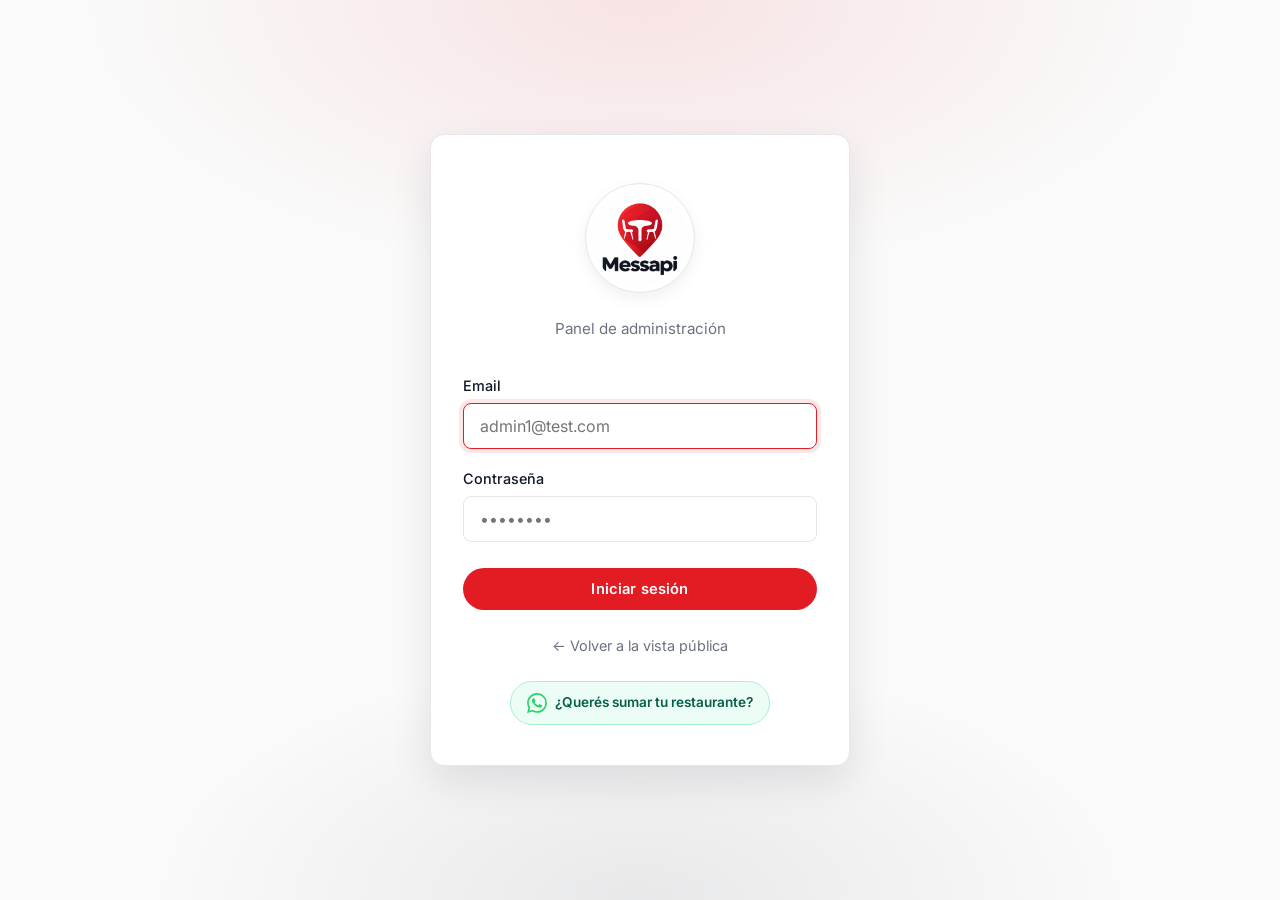
==== commit b76dd2fb: "feat(web): agregar boton de contacto por WhatsApp en el login" ====
--- a/index.html
+++ b/index.html
@@ -49,6 +49,21 @@
             <p class="auth-footer">
                 <a href="public.html">← Volver a la vista pública</a>
             </p>
+
+                        <!-- Cartel de WhatsApp -->
+            <div style="margin-top: 24px; text-align: center;">
+                <a href="https://wa.me/5493434165613?text=Hola!%20Quiero%20sumar%20mi%20restaurante%20a%20Messapi" 
+                   target="_blank" 
+                   style="display: inline-flex; align-items: center; gap: 8px; padding: 10px 16px; background: #ecfdf5; border: 1px solid #a7f3d0; border-radius: 999px; text-decoration: none; color: #065f46; font-size: 0.85rem; font-weight: 600; transition: transform 0.2s, background 0.2s;"
+                   onmouseover="this.style.background='#d1fae5'; this.style.transform='scale(1.02)';"
+                   onmouseout="this.style.background='#ecfdf5'; this.style.transform='scale(1)';">
+                    <!-- Icono de WhatsApp en SVG (liviano) -->
+                    <svg width="20" height="20" viewBox="0 0 24 24" fill="#25D366" xmlns="http://www.w3.org/2000/svg">
+                        <path d="M17.472 14.382c-.297-.149-1.758-.867-2.03-.967-.273-.099-.471-.148-.67.15-.197.297-.767.966-.94 1.164-.173.199-.347.223-.644.075-.297-.15-1.255-.463-2.39-1.475-.883-.788-1.48-1.761-1.653-2.059-.173-.297-.018-.458.13-.606.134-.133.298-.347.446-.52.149-.174.198-.298.298-.497.099-.198.05-.371-.025-.52-.075-.149-.669-1.612-.916-2.207-.242-.579-.487-.5-.669-.51-.173-.008-.371-.01-.57-.01-.198 0-.52.074-.792.372-.272.297-1.04 1.016-1.04 2.479 0 1.462 1.065 2.875 1.213 3.074.149.198 2.096 3.2 5.077 4.487.709.306 1.262.489 1.694.625.712.227 1.36.195 1.871.118.571-.085 1.758-.719 2.006-1.413.248-.694.248-1.289.173-1.413-.074-.124-.272-.198-.57-.347m-5.421 7.403h-.004a9.87 9.87 0 01-5.031-1.378l-.361-.214-3.741.982.998-3.648-.235-.374a9.86 9.86 0 01-1.51-5.26c.001-5.45 4.436-9.884 9.888-9.884 2.64 0 5.122 1.03 6.988 2.898a9.825 9.825 0 012.893 6.994c-.003 5.45-4.437 9.884-9.885 9.884m8.413-18.297A11.815 11.815 0 0012.05 0C5.495 0 .16 5.335.157 11.892c0 2.096.547 4.142 1.588 5.945L.057 24l6.305-1.654a11.882 11.882 0 005.683 1.448h.005c6.554 0 11.89-5.335 11.893-11.893a11.821 11.821 0 00-3.48-8.413z"/>
+                    </svg>
+                    ¿Querés sumar tu restaurante?
+                </a>
+            </div>
         </div>
     </main>
 
